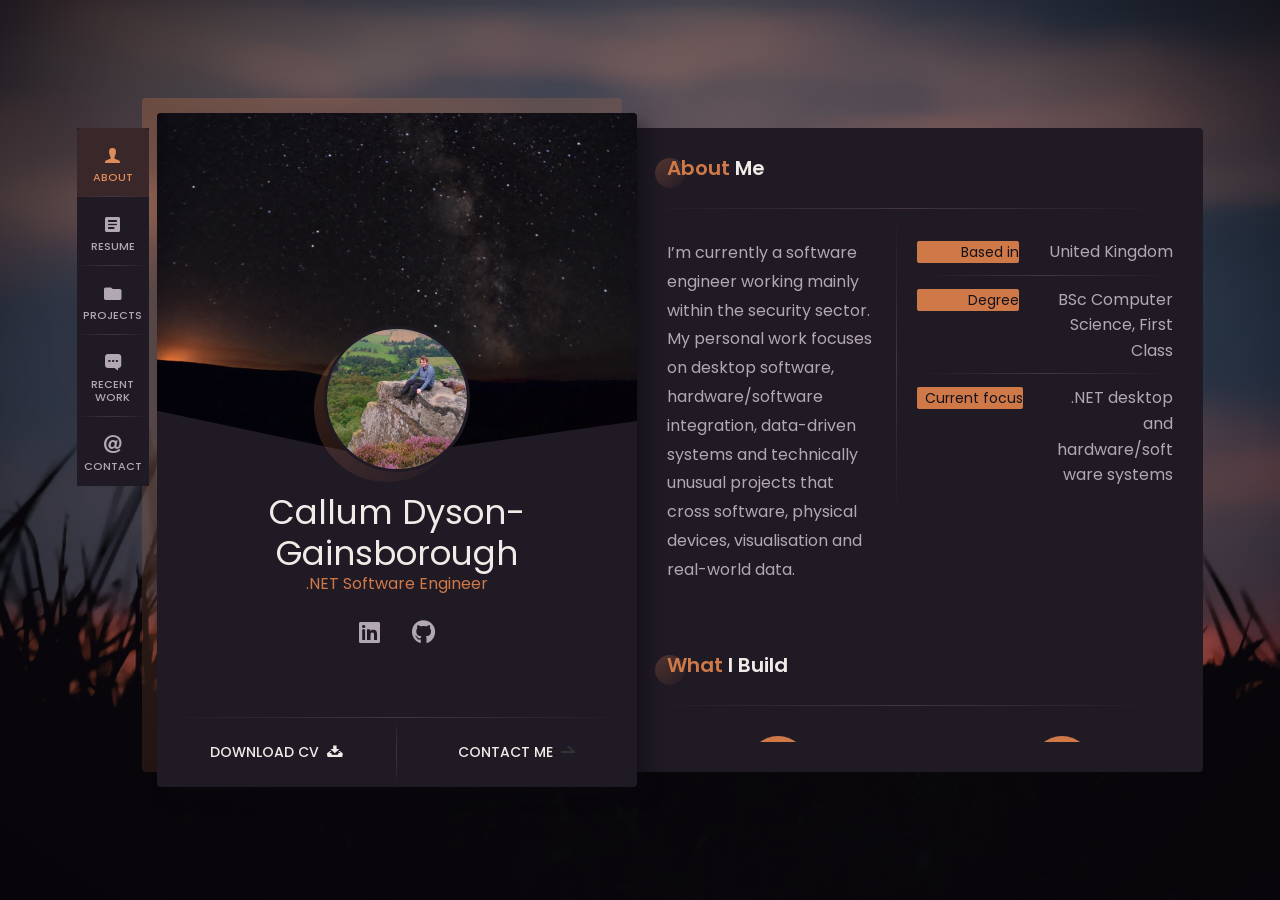
==== index.html @ 51755014 "Update" ====
<!DOCTYPE html>
<html lang="en">
<head>
	<meta charset="UTF-8" />
	<meta http-equiv="X-UA-Compatible" content="IE=edge" />
	<title>Callum Dyson-Gainsborough | Software Developer</title>
	<meta name="viewport" content="width=device-width, initial-scale=1" />
	<meta name="description" content="Portfolio of Callum Dyson-Gainsborough, a UK software developer working across .NET desktop software, hardware integration and data-driven systems." />
	<meta name="keywords" content="Callum Dyson-Gainsborough, software developer, C#, .NET, Python, Avalonia, Raspberry Pi, portfolio, UK" />
	<meta name="author" content="Callum Dyson-Gainsborough" />
	<link rel="preload" href="images/background-sunset.webp" as="image" type="image/webp" />

	<link href="https://fonts.googleapis.com/css?family=Poppins:100,100i,200,200i,300,300i,400,400i,500,500i,600,600i,700,700i,800,800i,900,900i" rel="stylesheet" />
	<link rel="stylesheet" href="https://use.fontawesome.com/releases/v5.8.0/css/all.css" />
	<link rel="stylesheet" href="css/basic.css" />
	<link rel="stylesheet" href="css/layout.css" />
	<link rel="stylesheet" href="css/blogs.css" />
	<link rel="stylesheet" href="css/ionicons.css" />
	<link rel="stylesheet" href="css/magnific-popup.css" />
	<link rel="stylesheet" href="css/animate.css" />
	<link rel="stylesheet" href="css/owl.carousel.css" />
	<link rel="stylesheet" href="css/new-skin/new-skin.css" />
	<link rel="stylesheet" href="css/template-colors/midnight-plum.css" />
	<link rel="stylesheet" href="css/portfolio.css" />
	<link rel="shortcut icon" href="images/favicons/favicon.ico" />
</head>

<body>
	<a class="skip-link" href="#about-card">Skip to main content</a>
	<div class="page new-skin">
		<div class="preloader" aria-hidden="true">
			<div class="centrize full-width">
				<div class="vertical-center">
					<div class="spinner">
						<div class="double-bounce1"></div>
						<div class="double-bounce2"></div>
					</div>
				</div>
			</div>
		</div>

		<div class="background" style="background-image: url(images/background-sunset.webp);" aria-hidden="true"></div>

		<main class="container opened" data-animation-in="fadeInLeft" data-animation-out="fadeOutLeft">
			<header class="header">
				<nav class="top-menu" aria-label="Portfolio sections">
					<ul>
						<li class="active">
							<a href="#about-card" aria-current="page"><span class="icon ion-person" aria-hidden="true"></span><span class="link">About</span></a>
						</li>
						<li>
							<a href="#resume-card"><span class="icon ion-android-list" aria-hidden="true"></span><span class="link">Resume</span></a>
						</li>
						<li>
							<a href="#works-card"><span class="icon ion-android-folder" aria-hidden="true"></span><span class="link">Projects</span></a>
						</li>
						<li>
							<a href="#recent-work-card" aria-label="Recent Work"><span class="icon ion-chatbox-working" aria-hidden="true"></span><span class="link">Recent Work</span></a>
						</li>
						<li>
							<a href="#contacts-card"><span class="icon ion-at" aria-hidden="true"></span><span class="link">Contact</span></a>
						</li>
					</ul>
				</nav>
			</header>

			<section class="card-started" id="home-card" aria-label="Introduction">
				<div class="profile">
					<div class="slide" style="background-image: url(images/profile-night-sky.webp);" aria-hidden="true"></div>
					<div class="image">
						<img src="images/profile.png?v=20260814" alt="Portrait of Callum Dyson-Gainsborough" />
					</div>
					<h1 class="title">Callum Dyson-Gainsborough</h1>
					<div class="subtitle">.NET Software Engineer</div>
					<div class="social" aria-label="Social profiles">
						<a target="_blank" rel="noopener noreferrer" href="https://www.linkedin.com/in/callum-d-03168515b/" aria-label="Callum on LinkedIn"><span class="fab fa-linkedin" aria-hidden="true"></span></a>
						<a target="_blank" rel="noopener noreferrer" href="https://github.com/CallyyllaC/" aria-label="Callum on GitHub"><span class="fab fa-github" aria-hidden="true"></span></a>
					</div>
					<div class="lnks">
						<a href="files/CV_Callum%20Dyson-Gainsborough.pdf" download class="lnk" aria-label="Download Callum Dyson-Gainsborough's CV as a PDF">
							<span class="text">Download CV</span><span class="ion ion-archive" aria-hidden="true"></span>
						</a>
						<a href="#contacts-card" class="lnk discover"><span class="text">Contact Me</span><span class="arrow" aria-hidden="true"></span></a>
					</div>
				</div>
			</section>

			<section class="card-inner animated active" id="about-card" tabindex="-1">
				<div class="card-wrap">
					<div class="content about">
						<h2 class="title">About Me</h2>
						<div class="row">
							<div class="col col-d-7 col-t-7 col-m-12 border-line-v">
								<div class="text-box">
									<p>I’m currently a software engineer working mainly within the security sector. My personal work focuses on desktop software, hardware/software integration, data-driven systems and technically unusual projects that cross software, physical devices, visualisation and real-world data.</p>
								</div>
							</div>
							<div class="col col-d-5 col-t-5 col-m-12 border-line-v">
								<div class="info-list">
									<ul>
										<li><strong>Based in</strong> United Kingdom</li>
										<li><strong>Degree</strong> BSc Computer Science, First Class</li>
										<li><strong>Current focus</strong> .NET desktop and hardware/software systems</li>
									</ul>
								</div>
							</div>
							<div class="clear"></div>
						</div>
					</div>

					<div class="content services">
						<h2 class="title">What I Build</h2>
						<div class="row service-items border-line-v">
							<div class="col col-d-6 col-t-6 col-m-12 border-line-h">
								<div class="service-item"><div class="icon"><span class="ion ion-monitor" aria-hidden="true"></span></div><h3 class="name">Desktop software</h3><p>Maintainable applications and modular runtimes built around C#, .NET and clear system boundaries.</p></div>
							</div>
							<div class="col col-d-6 col-t-6 col-m-12 border-line-h">
								<div class="service-item"><div class="icon"><span class="ion ion-settings" aria-hidden="true"></span></div><h3 class="name">Hardware systems</h3><p>Software that works with Raspberry Pi, displays, lighting, physical controls, telemetry and device interfaces.</p></div>
							</div>
							<div class="col col-d-6 col-t-6 col-m-12">
								<div class="service-item"><div class="icon"><span class="ion ion-map" aria-hidden="true"></span></div><h3 class="name">Data-driven tools</h3><p>Mapping, environmental data, caching, processing and visualisation designed around useful decisions.</p></div>
							</div>
							<div class="col col-d-6 col-t-6 col-m-12">
								<div class="service-item"><div class="icon"><span class="ion ion-erlenmeyer-flask" aria-hidden="true"></span></div><h3 class="name">Technical experiments</h3><p>Unusual engineering projects spanning astronomy, media, robotics, vehicles and ambient interfaces.</p></div>
							</div>
							<div class="clear"></div>
						</div>
					</div>
				</div>
			</section>

			<section class="card-inner" id="resume-card" tabindex="-1">
				<div class="card-wrap">
					<div class="content resume">
						<h2 class="title">Resume &amp; Skills</h2>
						<div class="row">
							<div class="col col-d-6 col-t-6 col-m-12 border-line-v">
								<div class="resume-title border-line-h"><div class="icon"><i class="ion ion-university" aria-hidden="true"></i></div><h3 class="name">Education</h3></div>
								<div class="resume-items">
									<div class="resume-item border-line-h active"><div class="date">2017–2020</div><div class="name">BSc Computer Science, First Class</div><div class="company">University of Lincoln</div><p>A broad computer science foundation, with later work in robotics, machine learning, parallel programming and a telemanipulation dissertation.</p></div>
								</div>
							</div>
							<div class="col col-d-6 col-t-6 col-m-12 border-line-v">
								<div class="resume-title border-line-h"><div class="icon"><i class="ion ion-code-working" aria-hidden="true"></i></div><h3 class="name">Engineering focus</h3></div>
								<div class="resume-items">
									<div class="resume-item border-line-h active"><div class="date">CURRENT FOCUS</div><div class="name">Software and systems projects</div><p>Recent personal projects centre on .NET desktop applications, modular integrations, Raspberry Pi systems, hardware output and data-heavy planning tools.</p></div>
								</div>
							</div>
							<div class="clear"></div>
						</div>
					</div>

					<div class="content skills skills-current">
						<h2 class="title">Technical Skills</h2>
						<div class="skills-groups">
							<section class="skill-group"><h3><span class="ion ion-star" aria-hidden="true"></span> Primary</h3><ul><li>C#</li><li>.NET</li><li>Python</li><li>SVN</li><li>Linux</li><li>Windows</li></ul></section>
							<section class="skill-group"><h3><span class="ion ion-monitor" aria-hidden="true"></span> Desktop / UI</h3><ul><li>Avalonia</li><li>Desktop application architecture</li><li>plugin-based modular systems</li></ul></section>
							<section class="skill-group"><h3><span class="ion ion-settings" aria-hidden="true"></span> Systems / Hardware</h3><ul><li>Raspberry Pi</li><li>Hardware integration</li><li>Telemetry</li><li>GPIO and device integration</li></ul></section>
							<section class="skill-group"><h3><span class="ion ion-code" aria-hidden="true"></span> Supporting</h3><ul><li>JavaScript</li><li>HTML / CSS</li><li>SQL</li><li>APIs</li><li>Data processing</li><li>C++</li></ul></section>
						</div>
						<p class="resume-note">The downloadable CV contains the fuller work and education history; this page focuses on skills demonstrated by the projects below.</p>
					</div>
				</div>
			</section>

			<section class="card-inner" id="works-card" tabindex="-1">
				<div class="card-wrap">
					<div class="content works">
						<h2 class="title">Projects</h2>
						<p class="project-intro">Current engineering work comes first. Selected earlier projects remain visible for context, with coursework and smaller utilities kept in the archive.</p>
						<div class="filter-menu project-filter-menu" role="group" aria-label="Filter projects">
							<button class="project-filter active" type="button" data-project-filter="all" aria-pressed="true">All</button>
							<button class="project-filter" type="button" data-project-filter="featured" aria-pressed="false">Featured</button>
							<button class="project-filter" type="button" data-project-filter="selected" aria-pressed="false">Earlier</button>
							<button class="project-filter" type="button" data-project-filter="archive" aria-pressed="false">Archive</button>
						</div>
						<p class="sr-only" id="project-filter-status" aria-live="polite"></p>

						<section class="project-section" data-project-section="featured" aria-labelledby="featured-heading">
							<div class="project-section-heading"><h3 id="featured-heading">Featured / Current Work</h3><p>Substantial projects under active development or representing recent completed work.</p></div>
							<div class="project-grid project-grid--featured" id="featured-projects"></div>
						</section>

						<section class="project-section" data-project-section="selected" aria-labelledby="selected-heading">
							<div class="project-section-heading"><h3 id="selected-heading">Selected Earlier Work</h3><p>Older work that still demonstrates useful technical depth or project history.</p></div>
							<div class="project-grid project-grid--selected" id="selected-projects"></div>
						</section>

						<section class="project-section project-section--archive" data-project-section="archive" aria-labelledby="archive-heading">
							<div class="project-section-heading"><h3 id="archive-heading">Archive / Early Work</h3><p>Smaller utilities, group projects and university coursework, retained as project history.</p></div>
							<a class="archive-link" href="https://github.com/CallyyllaC?tab=repositories" target="_blank" rel="noopener noreferrer" aria-label="Browse Callum Dyson-Gainsborough's early work on GitHub">
								<span>Browse the early-work archive</span><span class="fab fa-github" aria-hidden="true"></span>
							</a>
						</section>
					</div>
				</div>
			</section>

			<section class="card-inner blog" id="recent-work-card" tabindex="-1" aria-labelledby="recent-work-heading">
				<span class="section-anchor-alias" id="updates" aria-hidden="true"></span>
				<span class="section-anchor-alias" id="blog-card" aria-hidden="true"></span>
				<div class="card-wrap">
					<div class="content recent-work">
						<h2 class="title" id="recent-work-heading">Recent Work</h2>
						<p class="timeline-intro">Curated monthly development snapshots, compacted into broader summaries as the timeline matures.</p>
						<ol class="recent-work-timeline" id="recent-work-timeline" aria-label="Recent development highlights"></ol>
					</div>
				</div>
			</section>

			<section class="card-inner contacts" id="contacts-card" tabindex="-1">
				<div class="card-wrap">
					<div class="content contacts">
						<h2 class="title">Get in Touch</h2>
						<div class="row">
							<div class="col col-d-12 col-t-12 col-m-12 border-line-v">
								<div class="info-list contact-list">
									<ul>
										<li><strong>Location</strong> Lincolnshire, UK</li>
										<li><strong>LinkedIn</strong> <a href="https://www.linkedin.com/in/callum-d-03168515b/">Message me on LinkedIn</a></li>
										<li><strong>GitHub</strong> <a href="https://github.com/CallyyllaC/">github.com/CallyyllaC</a></li>
									</ul>
								</div>
							</div>
							<div class="clear"></div>
						</div>
					</div>
				</div>
			</section>
		</main>
	</div>

	<script src="js/jquery.min.js"></script>
	<script src="js/jquery.validate.js"></script>
	<script src="js/jquery.magnific-popup.js"></script>
	<script src="js/imagesloaded.pkgd.js"></script>
	<script src="js/isotope.pkgd.js"></script>
	<script src="js/jquery.slimscroll.js"></script>
	<script src="js/owl.carousel.js"></script>
	<script src="js/project-data.js"></script>
	<script src="js/portfolio.js"></script>
	<script src="js/recent-work-data.js"></script>
	<script src="js/recent-work.js"></script>
	<script src="js/section-navigation.js"></script>
	<script src="js/scripts.js"></script>
</body>
</html>
---- css/basic.css ----
/**
*	Ryan - Resume/CV/vCard Template (HTML)
*	Version: 2.0
*	Author: beshleyua
*	Author URL: http://themeforest.net/user/beshleyua
*	Copyright © Cvio by beshleyua. All Rights Reserved.
**/

/* TABLE OF CONTENTS
	1. Base
	2. Container
	3. Columns
	4. Preloader
	5. Typography
	6. Forms
	7. Alignments
	8. Animations
*/

/*
	1. Basic
*/

html {
	margin-right: 0!important;
}

body {
	margin: 0;
	padding: 0;
	border: none;
	font-family: 'Poppins';
	font-size: 14px;
	color: #626262;
	background: #d8dbe2;
	letter-spacing: 0em;
	font-weight: 400;
	-webkit-font-smoothing: antialiased;
	-webkit-text-size-adjust: 100%;
}

.page {
	position: absolute;
	overflow: hidden;
	width: 100%;
	height: 100%;
}

@media (max-width: 1023px) {
	.page {
		overflow: visible;
	}

}

* {
	box-sizing: border-box;
	-webkit-box-sizing: border-box;
}

/*
	2. Container
*/
.container {
	margin: -300px 0 0 -240px;
	position: absolute;
	top: 50%;
	left: 50%;
	width: 480px;
	height: 600px;
	transform: translateX(0px);
	-webkit-transform: translateX(0px);
	-moz-transform: translateX(0px);
	-o-transform: translateX(0px);
	transition: all 0.4s ease 0s;
	-moz-transition: all 0.4s ease 0s;
	-webkit-transition: all 0.4s ease 0s;
	-o-transition: all 0.4s ease 0s;
}

.container.opened {
	transform: translateX(-240px);
	-webkit-transform: translateX(-240px);
	-moz-transform: translateX(-240px);
	-o-transform: translateX(-240px);
}

@media (max-width: 1072px) {
	.container {
		margin: -300px 0 0 -220px;
		width: 440px;
	}

	.container.opened {
		transform: translateX(-204px);
		-webkit-transform: translateX(-204px);
		-moz-transform: translateX(-204px);
		-o-transform: translateX(-204px);
	}

}

@media (max-width: 1023px) {
	.container {
		margin: 0 auto;
		position: relative;
		top: 83px;
		left: 0;
		width: auto;
		max-width: 540px;
		height: auto;
		transform: none;
		-webkit-transform: none;
		-moz-transform: none;
		-o-transform: none;
	}

	.container.opened {
		transform: none;
		-webkit-transform: none;
		-moz-transform: none;
		-o-transform: none;
	}

}

@media (max-width: 560px) {
	.container {
		margin: 0 5px;
		top: 78px;
		width: auto;
		max-width: 100%;
	}

}

.background {
	position: fixed;
	top: 0%;
	left: 0%;
	width: 100%;
	height: 100%;
	background-position: center center;
	background-repeat: no-repeat;
	background-size: cover;
	background-color: rgba(120, 204, 109, 0.4);
}


/*
	3. Columns
*/
.row {
	margin: 0 -20px;
	position: relative;
	font-size: 0;
}

.row .col {
	padding: 20px;
	position: relative;
	display: inline-block;
	vertical-align: top;
	font-size: 14px;
}

.row .col .col {
	padding-top: 0;
	padding-bottom: 20px;
}

@media (min-width: 1024px) {
	.row .col.col-d-12 {
		width: 99.996%;
	}

	.row .col.col-d-11 {
		width: 91.663%;
	}

	.row .col.col-d-10 {
		width: 83.333%;
	}

	.row .col.col-d-9 {
		width: 74.997%;
	}

	.row .col.col-d-8 {
		width: 66.664%;
	}

	.row .col.col-d-7 {
		width: 58.331%;
	}

	.row .col.col-d-6 {
		width: 49.998%;
	}

	.row .col.col-d-5 {
		width: 41.665%;
	}

	.row .col.col-d-4 {
		width: 33.332%;
	}

	.row .col.col-d-3 {
		width: 24.999%;
	}

	.row .col.col-d-2 {
		width: 16.666%;
	}

	.row .col.col-d-1 {
		width: 8.333%;
	}

}

@media (max-width: 1023px) {
	.row .col.col-t-12 {
		width: 99.996%;
	}

	.row .col.col-t-11 {
		width: 91.663%;
	}

	.row .col.col-t-10 {
		width: 83.333%;
	}

	.row .col.col-t-9 {
		width: 74.997%;
	}

	.row .col.col-t-8 {
		width: 66.664%;
	}

	.row .col.col-t-7 {
		width: 58.331%;
	}

	.row .col.col-t-6 {
		width: 49.998%;
	}

	.row .col.col-t-5 {
		width: 41.665%;
	}

	.row .col.col-t-4 {
		width: 33.332%;
	}

	.row .col.col-t-3 {
		width: 24.999%;
	}

	.row .col.col-t-2 {
		width: 16.666%;
	}

	.row .col.col-t-1 {
		width: 8.333%;
	}

}

@media (max-width: 560px) {
	.row .col.col-m-12 {
		width: 99.996%;
	}

	.row .col.col-m-11 {
		width: 91.663%;
	}

	.row .col.col-m-10 {
		width: 83.333%;
	}

	.row .col.col-m-9 {
		width: 74.997%;
	}

	.row .col.col-m-8 {
		width: 66.664%;
	}

	.row .col.col-m-7 {
		width: 58.331%;
	}

	.row .col.col-m-6 {
		width: 49.998%;
	}

	.row .col.col-m-5 {
		width: 41.665%;
	}

	.row .col.col-m-4 {
		width: 33.332%;
	}

	.row .col.col-m-3 {
		width: 24.999%;
	}

	.row .col.col-m-2 {
		width: 16.666%;
	}

	.row .col.col-m-1 {
		width: 8.333%;
	}

}

.row:after {
	content: '';
	display: block;
	clear: both;
}

.border-line-v:before {
	content: '';
	position: absolute;
	left: 0;
	top: 0;
	width: 1px;
	height: 100%;
	background: -moz-radial-gradient(top, ellipse cover, rgba(197, 202, 213, 0.7) 0%, rgba(255, 255, 255, 0) 70%);
	background: -webkit-radial-gradient(top, ellipse cover, rgba(197, 202, 213, 0.7) 0%, rgba(255, 255, 255, 0) 70%);
	background: radial-gradient(ellipse at top, rgba(197, 202, 213, 0.7) 0%, rgba(255, 255, 255, 0) 70%);
}

.border-line-h:after {
	content: '';
	position: absolute;
	left: 0;
	bottom: 0;
	width: 100%;
	height: 1px;
	background: -moz-radial-gradient(left, ellipse cover, rgba(197, 202, 213, 0.7) 0%, rgba(255, 255, 255, 0) 70%);
	background: -webkit-radial-gradient(left, ellipse cover, rgba(197, 202, 213, 0.7) 0%, rgba(255, 255, 255, 0) 70%);
	background: radial-gradient(ellipse at left, rgba(197, 202, 213, 0.7) 0%, rgba(255, 255, 255, 0) 70%);
}

/*
	4. Preloader
*/
.preloader {
	position: fixed;
	top: 0;
	left: 0;
	width: 100%;
	height: 100%;
	text-align: center;
	background: #ffffff;
	z-index: 1000;
}

.preloader .spinner {
	position: relative;
	display: inline-block;
	width: 40px;
	height: 40px;
}

.preloader .spinner .double-bounce1,
.preloader .spinner .double-bounce2 {
	position: absolute;
	top: 0;
	left: 0;
	width: 100%;
	height: 100%;
	background: #78cc6d;
	opacity: 1;
	-webkit-animation: sk-bounce 2s infinite ease-in-out;
	animation: sk-bounce 2s infinite ease-in-out;
	border-radius: 50%;
	-moz-border-radius: 50%;
	-webkit-border-radius: 50%;
	-khtml-border-radius: 50%;
}

.preloader .spinner .double-bounce2 {
	-webkit-animation-delay: -1s;
	animation-delay: -1s;
	opacity: 0.1;
}

/*
	5. Typography
*/
h1,
h2,
h3,
h4,
h5,
h6 {
	margin: 0 0 5px 0;
	font-family: 'Poppins';
	font-size: 25px;
	color: #171717;
	line-height: 33px;
	font-weight: 500;
}

h2 {
	font-size: 24px;
}

h3 {
	font-size: 22px;
}

h4 {
	font-size: 20px;
}

h5 {
	font-size: 18px;
}

h6 {
	font-size: 16px;
}

p {
	font-size: 14px;
	line-height: 1.6;
	padding: 0;
	margin: 0 0 20px 0;
}

strong {
	font-weight: 500;
}

/* links, buttons */
.lnks {
	position: absolute;
	bottom: 0;
	left: 0;
	width: 100%;
	height: 70px;
	z-index: 10;
}

.lnks:before {
	content: '';
	position: absolute;
	left: 0;
	top: 0;
	width: 100%;
	height: 1px;
	background: -moz-radial-gradient(left, ellipse cover, rgba(197, 202, 213, 0.7) 0%, rgba(255, 255, 255, 0) 70%);
	background: -webkit-radial-gradient(left, ellipse cover, rgba(197, 202, 213, 0.7) 0%, rgba(255, 255, 255, 0) 70%);
	background: radial-gradient(ellipse at left, rgba(197, 202, 213, 0.7) 0%, rgba(255, 255, 255, 0) 70%);
}

.lnk,
.button {
	position: relative;
	float: left;
	width: 50%;
	height: 70px;
	line-height: 70px;
	font-size: 12px;
	color: #171717;
	font-weight: 500;
	text-align: center;
	text-decoration: none;
	text-transform: uppercase;
	border: none;
}

.lnk:before,
.button:before {
	content: '';
	position: absolute;
	right: 0;
	top: 0;
	width: 1px;
	height: 100%;
	background: -moz-radial-gradient(top, ellipse cover, rgba(197, 202, 213, 0.7) 0%, rgba(255, 255, 255, 0) 70%);
	background: -webkit-radial-gradient(top, ellipse cover, rgba(197, 202, 213, 0.7) 0%, rgba(255, 255, 255, 0) 70%);
	background: radial-gradient(ellipse at top, rgba(197, 202, 213, 0.7) 0%, rgba(255, 255, 255, 0) 70%);
}

.lnk .ion,
.button .ion,
.lnk .arrow,
.button .arrow {
	margin: 0 0 0 8px;
	position: relative;
	top: -2px;
	display: inline-block;
	vertical-align: middle;
	font-size: 18px;
	transition: all 0.3s ease 0s;
	-moz-transition: all 0.3s ease 0s;
	-webkit-transition: all 0.3s ease 0s;
	-o-transition: all 0.3s ease 0s;
}

.lnk .arrow,
.button .arrow {
	top: -1px;
	width: 14px;
	height: 2px;
}

.lnk .arrow:before,
.button .arrow:before,
.lnk .arrow:after,
.button .arrow:after {
	content: '';
	position: absolute;
	left: 0;
	top: 0;
	width: 100%;
	height: 100%;
	background: #171717;
	transition: all 0.3s ease 0s;
	-moz-transition: all 0.3s ease 0s;
	-webkit-transition: all 0.3s ease 0s;
	-o-transition: all 0.3s ease 0s;
}

.lnk .arrow:after,
.button .arrow:after {
	left: auto;
	top: auto;
	right: 0;
	bottom: 3px;
	width: 8px;
	height: 2px;
	transform: rotate(45deg);
	-webkit-transform: rotate(45deg);
	-moz-transform: rotate(45deg);
	-o-transform: rotate(45deg);
}

.lnk .text,
.button .text {
	transition: all 0.3s ease 0s;
	-moz-transition: all 0.3s ease 0s;
	-webkit-transition: all 0.3s ease 0s;
	-o-transition: all 0.3s ease 0s;
}

.lnk:last-child:before,
.button:last-child:before {
	display: none;
}

.lnk:hover,
.button:hover {
	color: #78cc6d;
}

.lnk:hover .ion,
.button:hover .ion {
	color: #78cc6d;
}

.lnk:hover .arrow:before,
.button:hover .arrow:before,
.lnk:hover .arrow:after,
.button:hover .arrow:after {
	background: #78cc6d;
}

.button {
	display: inline-block;
	float: none;
	width: auto;
}

a {
	color: #626262;
	text-decoration: none;
	opacity: 1;
	outline: none;
}

a:hover {
	text-decoration: none;
	color: #78cc6d;
}

/* lists */
ol,
ul {
	list-style: none;
	margin-top: 0px;
	margin-bottom: 0px;
	padding-left: 0px;
}

ul ul,
ul ol,
ol ol,
ol ul {
	margin-bottom: 0px;
}

li {
	margin-bottom: 0px;
}

/* code */
code {
	background: #d8dbe2;
	font-size: 16px;
	font-family: 'Poppins';
	margin: 20px 0;
	padding: 10px 20px;
}

/* tables */
table {
	width: 100%;
	margin: 30px 0;
	padding: 0;
	border-collapse: collapse;
}

th {
	font-weight: 500;
	border: none;
	border-bottom: 1px solid #d8dbe2;
	color: #171717;
	padding: 12px 15px;
	text-align: left;
}

td {
	border: none;
	border-bottom: 1px solid #d8dbe2;
	padding: 12px 15px;
	text-align: left;
	color: #626262;
}

/* blockquote */
blockquote {
	font-family: 'Poppins';
}

/*
	6. Forms
*/
input,
textarea,
button {
	margin: 0;
	padding: 0;
	display: block;
	font-family: 'Poppins';
	font-size: 13px;
	width: 100%;
	height: 60px;
	color: #171717;
	background: none;
	border: none;
	border-bottom: 1px solid #d8dbe2;
	-webkit-appearance: none;
	-moz-appearance: none;
	appearance: none;
	resize: none;
	outline: 0;
	transition: all 0.3s ease 0s;
	-moz-transition: all 0.3s ease 0s;
	-webkit-transition: all 0.3s ease 0s;
	-o-transition: all 0.3s ease 0s;
	border-radius: 0px;
	-moz-border-radius: 0px;
	-webkit-border-radius: 0px;
	-khtml-border-radius: 0px;
}

input:focus,
textarea:focus,
button:focus {
	color: #171717;
	border-bottom: 1px solid #78cc6d;
}

textarea {
	padding: 15px 0;
	height: 80px;
}

button {
	width: auto;
	display: inline-block;
	vertical-align: top;
	color: #171717;
	border-bottom: 1px solid #d8dbe2;
	text-align: left;
	cursor: pointer;
}

button:hover {
	border-bottom: 1px solid #78cc6d;
}

label,
legend {
	display: block;
	padding-bottom: 10px;
	font-family: 'Poppins';
	font-size: 14px;
}

fieldset {
	border-width: 0;
	padding: 0;
}

input[type="checkbox"],
input[type="radio"] {
	display: inline;
}

::-webkit-input-placeholder {
	color: #999999;
}

:-moz-placeholder {
	color: #999999;
}

::-moz-placeholder {
	color: #999999;
}

:-ms-input-placeholder {
	color: #999999;
}

input:focus::-webkit-input-placeholder,
textarea:focus::-webkit-input-placeholder {
	color: #171717;
}

input:focus:-moz-placeholder,
textarea:focus:-moz-placeholder {
	color: #171717;
}

input:focus::-moz-placeholder,
textarea:focus::-moz-placeholder {
	color: #171717;
}

input:focus:-ms-input-placeholder,
textarea:focus:-ms-input-placeholder {
	color: #171717;
}

input.error,
textarea.error {
	border-bottom: 1px solid #ff0000 !important;
}

label.error {
	display: none!important;
}

input.error::-moz-placeholder,
textarea.error::-moz-placeholder {
	color: #ff0000;
}

input.error:-moz-placeholder,
textarea.error:-moz-placeholder {
	color: #ff0000;
}

input.error:-ms-input-placeholder,
textarea.error:-ms-input-placeholder {
	color: #ff0000;
}

input.error::-webkit-input-placeholder,
textarea.error::-webkit-input-placeholder {
	color: #ff0000;
}

/*
	7. Alignments
*/
.align-center {
	text-align: center !important;
}

.align-right {
	text-align: right !important;
}

.align-left {
	text-align: left !important;
}

.pull-right {
	float: right !important;
}

.pull-left {
	float: left !important;
}

.pull-none {
	float: none !important;
}

/* width */
.full-width {
	max-width: 100% !important;
	width: 100% !important;
}

.full-max-width {
	max-width: 100% !important;
	width: auto !important;
}

/* vertical align */
.centrize {
	display: table !important;
	table-layout: fixed !important;
	height: 100% !important;
	position: relative !important;
}

.vertical-center {
	display: table-cell !important;
	vertical-align: middle !important;
}

.vertical-top {
	display: table-cell !important;
	vertical-align: top !important;
}

.vertical-bottom {
	display: table-cell !important;
	vertical-align: bottom !important;
}

/* text formating */
.text-uppercase {
	text-transform: uppercase !important;
}

.text-lowercase {
	text-transform: lowercase !important;
}

.text-capitalize {
	text-transform: capitalize !important;
}

.text-regular {
	font-weight: 400 !important;
}

.text-bold {
	font-weight: 700 !important;
}

.text-italic {
	font-style: italic !important;
}

/* clearing */
.clear {
	clear: both;
}

/*
	8. Animations
*/
/* flip cards */
.FlipIn {
	-webkit-backface-visibility: visible !important;
	backface-visibility: visible !important;
	-webkit-animation-duration: 0.7s !important;
	animation-duration: 0.7s !important;
	-webkit-animation-name: FlipIn;
	animation-name: FlipIn;
}

@-webkit-keyframes FlipIn {
	from {
		-webkit-transform: perspective(400px) rotate3d(0, 1, 0, 90deg);
		transform: perspective(400px) rotate3d(0, 1, 0, 90deg);
		-webkit-animation-timing-function: ease-in;
		animation-timing-function: ease-in;
		opacity: 0;
	}

	60% {
		-webkit-transform: perspective(400px) rotate3d(0, 1, 0, 0deg);
		transform: perspective(400px) rotate3d(0, 1, 0, 0deg);
		opacity: 1;
	}

	80% {
		-webkit-transform: perspective(400px) rotate3d(0, 1, 0, -5deg);
		transform: perspective(400px) rotate3d(0, 1, 0, -5deg);
	}

	to {
		-webkit-transform: perspective(400px);
		transform: perspective(400px);
	}

}

@keyframes FlipIn {
	from {
		-webkit-transform: perspective(400px) rotate3d(0, 1, 0, 90deg);
		transform: perspective(400px) rotate3d(0, 1, 0, 90deg);
		-webkit-animation-timing-function: ease-in;
		animation-timing-function: ease-in;
		opacity: 0;
	}

	60% {
		-webkit-transform: perspective(400px) rotate3d(0, 1, 0, 0deg);
		transform: perspective(400px) rotate3d(0, 1, 0, 0deg);
		opacity: 1;
	}

	80% {
		-webkit-transform: perspective(400px) rotate3d(0, 1, 0, -5deg);
		transform: perspective(400px) rotate3d(0, 1, 0, -5deg);
	}

	to {
		-webkit-transform: perspective(400px);
		transform: perspective(400px);
	}

}

.FlipOut {
	-webkit-animation-duration: 0.7s !important;
	animation-duration: 0.7s !important;
	-webkit-backface-visibility: visible !important;
	backface-visibility: visible !important;
	-webkit-animation-name: FlipOut;
	animation-name: FlipOut;
}

@-webkit-keyframes FlipOut {
	from {
		-webkit-transform: perspective(400px);
		transform: perspective(400px);
	}

	30% {
		-webkit-transform: perspective(400px) rotate3d(0, 1, 0, -5deg);
		transform: perspective(400px) rotate3d(0, 1, 0, -5deg);
		opacity: 1;
	}

	to {
		-webkit-transform: perspective(400px) rotate3d(0, 1, 0, 90deg);
		transform: perspective(400px) rotate3d(0, 1, 0, 90deg);
		opacity: 0;
	}

}

@keyframes FlipOut {
	from {
		-webkit-transform: perspective(400px);
		transform: perspective(400px);
	}

	30% {
		-webkit-transform: perspective(400px) rotate3d(0, 1, 0, -5deg);
		transform: perspective(400px) rotate3d(0, 1, 0, -5deg);
		opacity: 1;
	}

	to {
		-webkit-transform: perspective(400px) rotate3d(0, 1, 0, 90deg);
		transform: perspective(400px) rotate3d(0, 1, 0, 90deg);
		opacity: 0;
	}

}

/* preloader */
@-webkit-keyframes sk-bounce {
	0%,
	100% {
		-webkit-transform: scale(0);
	}

	50% {
		-webkit-transform: scale(1);
	}

}

@keyframes sk-bounce {
	0%,
	100% {
		transform: scale(0);
		-webkit-transform: scale(0);
	}

	50% {
		transform: scale(1);
		-webkit-transform: scale(1);
	}

}
---- css/layout.css ----
/**
*	Ryan - Resume/CV/vCard Template (HTML)
*	Version: 2.0
*	Author: beshleyua
*	Author URL: http://themeforest.net/user/beshleyua
*	Copyright © Cvio by beshleyua. All Rights Reserved.
**/

/* TABLE OF CONTENTS
	1. Base
	2. Container
	3. Columns
	4. Preloader
	5. Typography
	6. Forms
	7. Alignments
	8. Animations
*/

/*
	1. Header
*/

.header {
	position: absolute;
	left: -80px;
	top: 15px;
	width: 72px;
	z-index: 100;
	text-align: center;
	opacity: 1;
	visibility: visible;
	border-radius: 4px;
	-moz-border-radius: 4px;
	-webkit-border-radius: 4px;
	-khtml-border-radius: 4px;
}

.header.active {
	opacity: 1!important;
	visibility: visible!important;
}

.header .top-menu {
	width: 100%;
	font-size: 0;
}

.header .top-menu ul li {
	display: block;
	transition: color 0.3s ease 0s;
	-moz-transition: color 0.3s ease 0s;
	-webkit-transition: color 0.3s ease 0s;
	-o-transition: color 0.3s ease 0s;
}

.header .top-menu ul li:first-child a {
	border-radius: 4px 4px 0 0;
	-moz-border-radius: 4px 4px 0 0;
	-webkit-border-radius: 4px 4px 0 0;
	-khtml-border-radius: 4px 4px 0 0;
}

.header .top-menu ul li:last-child a {
	border-radius: 0 0 4px 4px;
	-moz-border-radius: 0 0 4px 4px;
	-webkit-border-radius: 0 0 4px 4px;
	-khtml-border-radius: 0 0 4px 4px;
	border: none;
}

.header .top-menu ul li:last-child a:before {
	display: none;
}

.header .top-menu ul li a {
	position: relative;
	overflow: hidden;
	display: block;
	height: 72px;
	color: #171717;
	text-align: center;
	background: #ffffff;
}

.header .top-menu ul li a:before {
	content: '';
	position: absolute;
	left: 0;
	bottom: 0;
	width: 100%;
	height: 1px;
	background: -moz-radial-gradient(right, ellipse cover, rgba(197, 202, 213, 0.7) 0%, rgba(255, 255, 255, 0) 70%);
	background: -webkit-radial-gradient(right, ellipse cover, rgba(197, 202, 213, 0.7) 0%, rgba(255, 255, 255, 0) 70%);
	background: radial-gradient(ellipse at right, rgba(197, 202, 213, 0.7) 0%, rgba(255, 255, 255, 0) 70%);
}

.header .top-menu ul li a .icon {
	margin: -27px 0 0 -20px;
	position: absolute;
	top: 50%;
	left: 50%;
	width: 40px;
	height: 40px;
	font-size: 20px;
	color: #171717;
	line-height: 40px;
	border-radius: 30px;
	-moz-border-radius: 30px;
	-webkit-border-radius: 30px;
	-khtml-border-radius: 30px;
	transition: all 0.3s ease 0s;
	-moz-transition: all 0.3s ease 0s;
	-webkit-transition: all 0.3s ease 0s;
	-o-transition: all 0.3s ease 0s;
}

.header .top-menu ul li a .link {
	position: absolute;
	left: 0;
	top: 57%;
	width: 100%;
	display: block;
	font-size: 11px;
	font-weight: 500;
	text-transform: uppercase;
	transition: all 0.3s ease 0s;
	-moz-transition: all 0.3s ease 0s;
	-webkit-transition: all 0.3s ease 0s;
	-o-transition: all 0.3s ease 0s;
}

.header .top-menu ul li:hover a,
.header .top-menu ul li.active a {
	color: #78cc6d;
}

.header .top-menu ul li:hover a .icon,
.header .top-menu ul li.active a .icon,
.header .top-menu ul li:hover a .link,
.header .top-menu ul li.active a .link {
	color: #78cc6d;
}

@media (max-width: 1023px) {
	.header {
		position: fixed;
		left: 0;
		top: -4px;
		width: 100%;
		height: 72px;
		display: flex;
		align-items: center;
		justify-content: center;
	}

	.header .top-menu {
		margin: 0 auto;
		max-width: 540px;
		display: flex;
		box-shadow: 0 0 25px rgba(0, 0, 0, 0.05);
	}

	.header .top-menu ul {
		display: flex;
		width: 100%;
	}

	.header .top-menu ul li {
		display: block;
		width: 100%;
	}

	.header .top-menu ul li:first-child a {
		border-radius: 4px 0 0 4px;
		-moz-border-radius: 4px 0 0 4px;
		-webkit-border-radius: 4px 0 0 4px;
		-khtml-border-radius: 4px 0 0 4px;
	}

	.header .top-menu ul li:last-child a {
		border-radius: 0 4px 4px 0;
		-moz-border-radius: 0 4px 4px 0;
		-webkit-border-radius: 0 4px 4px 0;
		-khtml-border-radius: 0 4px 4px 0;
	}

	.header .top-menu ul li a:before {
		content: '';
		position: absolute;
		left: 0;
		bottom: 0;
		width: 1px;
		height: 100%;
		background: -moz-radial-gradient(top, ellipse cover, rgba(197, 202, 213, 0.7) 0%, rgba(255, 255, 255, 0) 70%);
		background: -webkit-radial-gradient(top, ellipse cover, rgba(197, 202, 213, 0.7) 0%, rgba(255, 255, 255, 0) 70%);
		background: radial-gradient(ellipse at top, rgba(197, 202, 213, 0.7) 0%, rgba(255, 255, 255, 0) 70%);
	}

	.header .top-menu ul li:last-child a:before {
		display: block;
	}

}

@media (max-width: 560px) {
	.header {
		padding: 0 5px;
		width: 100%;
	}

	.header .top-menu {
		max-width: 100%;
	}

}

/*
	2. Card - Started
*/
.card-started {
	position: relative;
	width: 100%;
	height: 600px;
	z-index: 11;
	border-radius: 4px;
	-moz-border-radius: 4px;
	-webkit-border-radius: 4px;
	-khtml-border-radius: 4px;
}

.card-started:before {
	content: '';
	position: absolute;
	top: 0;
	left: 0;
	width: 100%;
	height: 100%;
	box-shadow: 10px 10px 15px rgba(0, 0, 0, 0.05);
	border-radius: 0 0 4px 0;
	-moz-border-radius: 0 0 4px 0;
	-webkit-border-radius: 0 0 4px 0;
	-khtml-border-radius: 0 0 4px 0;
}

.card-started:after {
	content: '';
	position: absolute;
	left: -15px;
	top: -15px;
	width: 100%;
	height: 100%;
	background: -moz-linear-gradient(-45deg, rgba(120, 204, 109, 0.4) 0%, rgba(120, 204, 109, 0.01) 100%);
	background: -webkit-linear-gradient(-45deg, rgba(120, 204, 109, 0.4) 0%, rgba(120, 204, 109, 0.01) 100%);
	background: linear-gradient(135deg, rgba(120, 204, 109, 0.4) 0%, rgba(120, 204, 109, 0.01) 100%);
	border-radius: 4px;
	-moz-border-radius: 4px;
	-webkit-border-radius: 4px;
	-khtml-border-radius: 4px;
}

.card-started .profile {
	padding: 210px 50px 50px 50px;
	position: relative;
	height: 100%;
	background: #ffffff;
	text-align: center;
	z-index: 10;
	border-radius: 4px;
	-moz-border-radius: 4px;
	-webkit-border-radius: 4px;
	-khtml-border-radius: 4px;
}

.card-started .profile.no-photo {
	padding-top: 340px;
}

.card-started .profile.no-photo .image {
	display: none;
}

.card-started .profile .slide {
	position: absolute;
	overflow: hidden;
	left: 0;
	top: 0;
	width: 100%;
	height: 300px;
	background-color: #626262;
	background-repeat: no-repeat;
	background-position: center center;
	background-size: cover;
	border-radius: 4px 4px 0 0;
	-moz-border-radius: 4px 4px 0 0;
	-webkit-border-radius: 4px 4px 0 0;
	-khtml-border-radius: 4px 4px 0 0;
}

.card-started .profile .slide:before,
.card-started .profile .slide:after {
	content: '';
	position: absolute;
	left: -25%;
	bottom: -198px;
	width: 700px;
	height: 200px;
	background: #ffffff;
	transform: rotate(12deg);
	-webkit-transform: rotate(12deg);
	-moz-transform: rotate(12deg);
	-o-transform: rotate(12deg);
}

.card-started .profile .slide:after {
	left: auto;
	right: -25%;
	transform: rotate(-6deg);
	-webkit-transform: rotate(-6deg);
	-moz-transform: rotate(-6deg);
	-o-transform: rotate(-6deg);
}

.card-started .profile .image {
	margin: 0 0 20px 0;
	position: relative;
	display: inline-block;
	width: 140px;
}

.card-started .profile .image:before {
	content: '';
	position: absolute;
	top: 10px;
	left: -10px;
	width: 100%;
	height: 100%;
	background: -moz-linear-gradient(-45deg, rgba(120, 204, 109, 0.4) 0%, rgba(120, 204, 109, 0.01) 100%);
	background: -webkit-linear-gradient(-45deg, rgba(120, 204, 109, 0.4) 0%, rgba(120, 204, 109, 0.01) 100%);
	background: linear-gradient(135deg, rgba(120, 204, 109, 0.4) 0%, rgba(120, 204, 109, 0.01) 100%);
	border-radius: 100%;
	-moz-border-radius: 100%;
	-webkit-border-radius: 100%;
	-khtml-border-radius: 100%;
}

.card-started .profile .image img {
	position: relative;
	display: block;
	width: 100%;
	height: auto;
	border: 3px solid #ffffff;
	border-radius: 100%;
	-moz-border-radius: 100%;
	-webkit-border-radius: 100%;
	-khtml-border-radius: 100%;
}

.card-started .profile .title {
	margin: 0 0 10px 0;
	font-size: 32px;
	color: #171717;
	line-height: 32px;
	font-weight: 400;
}

.card-started .profile .subtitle {
	margin: 0 0 15px 0;
	font-size: 14px;
	color: #78cc6d;
	line-height: 14px;
	font-weight: 400;
}

.card-started .profile .social a {
	margin: 0 6px;
	display: inline-block;
	vertical-align: middle;
}

.card-started .profile .social a .ion, .card-started .profile .social a .fab, .card-started .profile .social a .fas {
	font-size: 16px;
	color: #171717;
	transition: all 0.3s ease 0s;
	-moz-transition: all 0.3s ease 0s;
	-webkit-transition: all 0.3s ease 0s;
	-o-transition: all 0.3s ease 0s;
}

.card-started .profile .social a:hover .ion, .card-started .profile .social a:hover .fab, .card-started .profile .social a:hover .fas {
	color: #78cc6d;
}

.card-started .profile .lnk.active.discover .arrow {
	transform: scaleX(-1);
	-webkit-transform: scaleX(-1);
	-moz-transform: scaleX(-1);
	-o-transform: scaleX(-1);
}

@media (max-width: 560px) {
	.card-started {
		height: 480px;
	}

	.card-started:after {
		display: none;
	}

	.card-started .profile {
		padding: 135px 25px 25px 25px;
	}

	.card-started .profile.no-photo {
		padding-top: 250px;
	}

	.card-started .profile .slide {
		height: 200px;
	}

	.card-started .profile .image {
		margin: 0 0 15px 0;
		width: 124px;
	}

	.card-started .profile .title {
		font-size: 28px;
		line-height: 28px;
	}

}

/*
	3. Cards
*/
.card-inner {
	padding: 0;
	position: absolute;
	overflow: hidden;
	left: 95%;
	top: 15px;
	width: 120%;
	height: 570px;
	background: #ffffff;
	transform-origin: center left;
	opacity: 0;
	visibility: hidden;
	z-index: 8;
	border-radius: 4px;
	-moz-border-radius: 4px;
	-webkit-border-radius: 4px;
	-khtml-border-radius: 4px;
	transition: visibility 1s linear, opacity 0.5s linear;
	-moz-transition: visibility 1s linear, opacity 0.5s linear;
	-webkit-transition: visibility 1s linear, opacity 0.5s linear;
	-o-transition: visibility 1s linear, opacity 0.5s linear;
}

.card-inner.animated {
	opacity: 1;
	visibility: visible;
	z-index: 9;
}

.card-inner.active {
	opacity: 1;
	visibility: visible;
	z-index: 10;
}

.card-inner.hidden {
	opacity: 0;
	visibility: hidden;
	z-index: 9;
}

.card-inner:before,
.card-inner:after {
	content: '';
	position: absolute;
	top: 0;
	left: 0;
	right: 20px;
	height: 20px;
	background: #ffffff;
	z-index: 10;
}

.card-inner:after {
	top: auto;
	bottom: 0;
}

.card-inner .card-wrap {
	padding: 30px 30px 30px 60px;
	position: relative;
	overflow-x: hidden;
	height: 100%;
}

@media (max-width: 1072px) {
	.card-inner {
		width: 115%;
	}

}

@media (max-width: 1023px) {
	.card-inner {
		position: relative;
		margin: 15px 0;
		left: 0;
		top: 0;
		width: auto;
		height: auto;
		opacity: 1;
		visibility: visible;
	}

	.card-inner .card-wrap {
		padding: 30px 30px 30px 40px;
		overflow: visible;
		height: auto;
	}

	.card-inner:last-child {
		margin-bottom: 50px;
	}

}

@media (max-width: 560px) {
	.card-inner {
		margin: 10px 0;
	}

	.card-inner .card-wrap {
		padding: 30px;
	}

	.card-inner:last-child {
		margin-bottom: 10px;
	}

}

/* content */
.content {
	margin: 0 0 60px 0;
	position: relative;
}

.content:last-child {
	margin-bottom: 0;
}

.content .title {
	margin: 0 0 15px 0;
	padding: 0 0 5px 0;
	position: relative;
	font-size: 17px;
	color: #171717;
	line-height: 21px;
	font-weight: 500;
}

.content .title:before {
	content: '';
	position: absolute;
	left: -12px;
	top: 0;
	width: 30px;
	height: 30px;
	background: -moz-linear-gradient(-45deg, rgba(120, 204, 109, 0.4) 0%, rgba(120, 204, 109, 0.01) 100%);
	background: -webkit-linear-gradient(-45deg, rgba(120, 204, 109, 0.4) 0%, rgba(120, 204, 109, 0.01) 100%);
	background: linear-gradient(135deg, rgba(120, 204, 109, 0.4) 0%, rgba(120, 204, 109, 0.01) 100%);
	z-index: -1;
	border-radius: 30px;
	-moz-border-radius: 30px;
	-webkit-border-radius: 30px;
	-khtml-border-radius: 30px;
}

.content .title:after {
	content: '';
	position: absolute;
	left: -60px;
	bottom: -15px;
	width: 95%;
	height: 1px;
	background: -moz-radial-gradient(left, ellipse cover, rgba(197, 202, 213, 0.7) 0%, rgba(255, 255, 255, 0) 70%);
	background: -webkit-radial-gradient(left, ellipse cover, rgba(197, 202, 213, 0.7) 0%, rgba(255, 255, 255, 0) 70%);
	background: radial-gradient(ellipse at left, rgba(197, 202, 213, 0.7) 0%, rgba(255, 255, 255, 0) 70%);
}

/*
	4. Card - About
*/
/* 4.1 About */
.info-list ul li {
	display: inline-block;
	width: 48%;
	line-height: 1.6;
}

.info-list ul li strong {
	display: inline-block;
	font-size: 13px;
	color: #171717;
	font-weight: 500;
	text-transform: uppercase;
}

@media (max-width: 560px) {
	.info-list ul li {
		display: block;
		width: auto;
	}

}

/* 4.2 Services */
.service-items {
	font-size: 0;
}

.service-items.border-line-v:after {
	margin: 0 0 0 -1px;
	content: '';
	position: absolute;
	left: 50%;
	top: 0;
	width: 1px;
	height: 100%;
	background: -moz-radial-gradient(top, ellipse cover, rgba(197, 202, 213, 0.7) 0%, rgba(255, 255, 255, 0) 70%);
	background: -webkit-radial-gradient(top, ellipse cover, rgba(197, 202, 213, 0.7) 0%, rgba(255, 255, 255, 0) 70%);
	background: radial-gradient(ellipse at top, rgba(197, 202, 213, 0.7) 0%, rgba(255, 255, 255, 0) 70%);
}

.service-items .service-item {
	text-align: left;
}

.service-items .service-item .icon {
	margin: 0;
	width: 60px;
	height: 60px;
	text-align: center;
	font-size: 32px;
	color: #78cc6d;
	background: -moz-linear-gradient(-45deg, rgba(120, 204, 109, 0.4) 0%, rgba(120, 204, 109, 0.01) 100%);
	background: -webkit-linear-gradient(-45deg, rgba(120, 204, 109, 0.4) 0%, rgba(120, 204, 109, 0.01) 100%);
	background: linear-gradient(135deg, rgba(120, 204, 109, 0.4) 0%, rgba(120, 204, 109, 0.01) 100%);
	border-radius: 60px;
	-moz-border-radius: 60px;
	-webkit-border-radius: 60px;
	-khtml-border-radius: 60px;
}

.service-items .service-item .icon .ion, .service-items .service-item .icon .fab, .service-items .service-item .icon .fas {
	display: block;
	line-height: 60px;
}

.service-items .service-item .name {
	margin: 15px 0 10px 0;
	font-size: 13px;
	color: #171717;
	font-weight: 500;
	text-transform: uppercase;
}

.service-items .service-item p {
	margin: 0;
}

@media (max-width: 560px) {
	.service-items.border-line-v:after {
		display: none;
	}

	.service-items .col:after {
		content: '';
		position: absolute;
		left: 0;
		bottom: 0;
		width: 100%;
		height: 1px;
		background: -moz-radial-gradient(left, ellipse cover, rgba(197, 202, 213, 0.7) 0%, rgba(255, 255, 255, 0) 70%);
		background: -webkit-radial-gradient(left, ellipse cover, rgba(197, 202, 213, 0.7) 0%, rgba(255, 255, 255, 0) 70%);
		background: radial-gradient(ellipse at left, rgba(197, 202, 213, 0.7) 0%, rgba(255, 255, 255, 0) 70%);
	}

}

/* 4.3 Pricing */
.pricing-items {
	font-size: 0;
}

.pricing-items .pricing-item {
	padding: 0 0 70px 0;
	text-align: center;
}

.pricing-items .pricing-item .icon {
	margin: 0 auto;
	width: 40px;
	height: 40px;
	text-align: center;
	font-size: 32px;
	color: #78cc6d;
}

.pricing-items .pricing-item .icon .ion, .pricing-items .pricing-item .icon .fab, .pricing-items .pricing-item .icon .fas {
	display: block;
	line-height: 40px;
}

.pricing-items .pricing-item .name {
	margin: 0 0 30px 0;
	font-size: 13px;
	color: #171717;
	font-weight: 500;
	text-transform: uppercase;
}

.pricing-items .pricing-item .amount {
	margin: 0 0 25px 0;
}

.pricing-items .pricing-item .amount .number {
	margin: 0;
	position: relative;
	display: inline-block;
	vertical-align: middle;
	font-size: 42px;
	line-height: 26px;
	font-weight: 500;
	color: #171717;
}

.pricing-items .pricing-item .amount .dollar,
.pricing-items .pricing-item .amount .period {
	margin: 0 3px;
	position: relative;
	bottom: 7px;
	display: inline-block;
	vertical-align: top;
	font-size: 17px;
	font-weight: 400;
	color: #171717;
}

.pricing-items .pricing-item .amount .period {
	bottom: auto;
	top: 7px;
	vertical-align: bottom;
	font-size: 13px;
	color: #626262;
}

.pricing-items .pricing-item .feature-list ul li {
	padding: 5px 0;
	font-size: 14px;
	color: #171717;
}

.pricing-items .pricing-item .feature-list ul li:last-child {
	border-bottom: none;
}

.pricing-items .pricing-item .feature-list ul li.disable {
	text-decoration: line-through;
	opacity: 0.6;
}

.pricing-items .pricing-item .feature-list ul li strong {
	margin: 0 0 0 5px;
	padding: 0 5px;
	display: inline-block;
	vertical-align: middle;
	font-size: 12px;
	color: #171717;
	background: rgba(120, 204, 109, 0.4);
	font-weight: 300;
	border-radius: 2px;
	-moz-border-radius: 2px;
	-webkit-border-radius: 2px;
	-khtml-border-radius: 2px;
}

.pricing-items .pricing-item .lnks .lnk {
	float: none;
	width: 100%;
	display: block;
}

.pricing-items .pricing-item .speed-basic {
	transform: scaleX(-1);
	-webkit-transform: scaleX(-1);
	-moz-transform: scaleX(-1);
	-o-transform: scaleX(-1);
}

/* 4.4 Fun Fact */
.fuct-items {
	font-size: 0;
}

.fuct-items .fuct-item {
	position: relative;
	text-align: center;
}

.fuct-items .fuct-item .icon {
	margin: 0 auto;
	width: 60px;
	height: 60px;
	text-align: center;
	font-size: 32px;
	color: #78cc6d;
}

.fuct-items .fuct-item .icon .ion, .fuct-items .fuct-item .icon .fab, .fuct-items .fuct-item .icon .fas {
	display: block;
	line-height: 60px;
}

.fuct-items .fuct-item .name {
	margin: 0;
	font-size: 13px;
	color: #171717;
	font-weight: 500;
	text-transform: uppercase;
}

/* 4.5 Clients */
.client-items {
	font-size: 0;
	text-align: center;
}

.client-items .client-item img {
	max-width: 100%;
	opacity: 0.4;
}

/*
	5. Resume
*/
.resume-title,
.skill-title {
	padding: 0 0 20px 0;
	position: relative;
}

.resume-title:after,
.skill-title:after {
	left: -20px;
}

.resume-title .icon,
.skill-title .icon {
	position: relative;
	top: -15px;
	float: left;
	width: 40px;
	height: 40px;
	font-size: 32px;
	color: #78cc6d;
	background: #ffffff;
}

.resume-title .icon .ion,
.skill-title .icon .ion,
.resume-title .icon .fab,
.skill-title .icon .fab,
.resume-title .icon .fas,
.skill-title .icon .fas {
	display: block;
	line-height: 40px;
}

.resume-title .name,
.skill-title .name {
	margin: 0 0 0 40px;
	font-size: 13px;
	line-height: 13px;
	color: #171717;
	font-weight: 500;
	text-transform: uppercase;
}

/* 5.1 Resume */
.resume-items .resume-item {
	position: relative;
	padding: 20px 0 20px 0;
}

.resume-items .resume-item:after {
	left: -20px;
}

.resume-items .resume-item.active .date {
	color: #78cc6d;
}

.resume-items .resume-item.active .date:before {
	background: #78cc6d;
}

.resume-items .resume-item .date {
	margin: 0 0 10px 0;
	padding: 0;
	position: relative;
	display: inline-block;
	font-size: 11px;
	line-height: 18px;
	color: #d8dbe2;
	font-weight: 500;
	text-transform: uppercase;
	border-radius: 4px;
	-moz-border-radius: 4px;
	-webkit-border-radius: 4px;
	-khtml-border-radius: 4px;
}

.resume-items .resume-item .date:before {
	content: '';
	position: absolute;
	left: -25px;
	top: 4px;
	width: 9px;
	height: 9px;
	background: #d8dbe2;
	border-radius: 9px;
	-moz-border-radius: 9px;
	-webkit-border-radius: 9px;
	-khtml-border-radius: 9px;
}

.resume-items .resume-item .name {
	margin: 0;
	font-size: 13px;
	color: #171717;
	font-weight: 500;
	text-transform: uppercase;
}

.resume-items .resume-item .company {
	margin: 0 0 10px 0;
	font-size: 11px;
	color: #999999;
	font-weight: 300;
	text-transform: uppercase;
}

.resume-items .resume-item p {
	margin: 0;
}

/* 5.2 Skills */
.skills-list ul {
	margin: 0;
	padding: 0;
	list-style: none;
}

.skills-list ul li {
	position: relative;
	padding: 20px 0;
}

.skills-list ul li:after {
	left: -20px;
}

.skills-list ul li .name {
	margin: 0 0 8px 0;
	font-size: 14px;
	line-height: 14px;
	color: #626262;
}

.skills-list ul li .progress {
	position: relative;
	display: block;
	width: 100%;
	height: 4px;
	background: #d8dbe2;
}

.skills-list ul li .progress .percentage {
	position: absolute;
	left: 0;
	top: 0;
	width: 0%;
	height: 100%;
	background: #78cc6d;
	transition: all 0.3s ease 0s;
	-moz-transition: all 0.3s ease 0s;
	-webkit-transition: all 0.3s ease 0s;
	-o-transition: all 0.3s ease 0s;
}

/*
	6. Works
*/
.content.works .filter-menu {
	position: absolute;
	top: -9px;
	right: 0;
}

.content.works .filter-menu .f_btn {
	margin: 0 0 0 15px;
	padding: 0;
	position: relative;
	display: inline-block;
	vertical-align: top;
	height: 40px;
	line-height: 40px;
	font-size: 13px;
	color: #626262;
	cursor: pointer;
	border: none;
}

.content.works .filter-menu .f_btn.active {
	color: #78cc6d;
}

.content.works .filter-menu .f_btn label {
	cursor: pointer;
}

.content.works .grid-items.border-line-v:after {
	margin: 0 0 0 -1px;
	content: '';
	position: absolute;
	left: 50%;
	top: 0;
	width: 1px;
	height: 100%;
	background: -moz-radial-gradient(top, ellipse cover, rgba(197, 202, 213, 0.7) 0%, rgba(255, 255, 255, 0) 70%);
	background: -webkit-radial-gradient(top, ellipse cover, rgba(197, 202, 213, 0.7) 0%, rgba(255, 255, 255, 0) 70%);
	background: radial-gradient(ellipse at top, rgba(197, 202, 213, 0.7) 0%, rgba(255, 255, 255, 0) 70%);
}

@media (max-width: 560px) {
	.content.works .title {
		padding: 0 0 45px 0;
	}

	.content.works .filter-menu {
		top: 35px;
		left: 0;
		right: auto;
	}

	.content.works .filter-menu button {
		margin: 0 15px 0 0;
	}

	.content.works .grid-items.border-line-v:after {
		display: none;
	}

}

/* 6.1 Box Items */
.box-item {
	position: relative;
	overflow: hidden;
	text-align: center;
}

.box-item .image {
	position: relative;
}

.box-item .image a {
	display: block;
	font-size: 0;
}

.box-item .image a img {
	position: relative;
	width: 100%;
	height: auto;
}

.box-item .image .info {
	position: absolute;
	left: 0;
	top: 0;
	width: 100%;
	height: 100%;
	display: block;
	opacity: 0;
	text-align: center;
	transition: all 0.3s ease 0s;
	-moz-transition: all 0.3s ease 0s;
	-webkit-transition: all 0.3s ease 0s;
	-o-transition: all 0.3s ease 0s;
}

.box-item .image .info:before {
	content: '';
	position: absolute;
	left: 0;
	top: 0;
	width: 100%;
	height: 100%;
	background: -moz-linear-gradient(-45deg, rgba(120, 204, 109, 0.4) 0%, rgba(120, 204, 109, 0.01) 100%);
	background: -webkit-linear-gradient(-45deg, rgba(120, 204, 109, 0.4) 0%, rgba(120, 204, 109, 0.01) 100%);
	background: linear-gradient(135deg, rgba(120, 204, 109, 0.4) 0%, rgba(120, 204, 109, 0.01) 100%);
	transition: all 0.3s ease 0s;
	-moz-transition: all 0.3s ease 0s;
	-webkit-transition: all 0.3s ease 0s;
	-o-transition: all 0.3s ease 0s;
}

.box-item .image .info .ion, .box-item .image .info .fab, .box-item .image .info .fas {
	margin: -16px 0 0 -16px;
	position: absolute;
	left: 50%;
	top: 50%;
	width: 32px;
	height: 32px;
	font-size: 32px;
	line-height: 32px;
	color: #ffffff;
	transition: all 0.1s ease-in 0.4s;
	-moz-transition: all 0.1s ease-in 0.4s;
	-webkit-transition: all 0.1s ease-in 0.4s;
	-o-transition: all 0.1s ease-in 0.4s;
}

.box-item .desc {
	padding: 15px 45px 0 45px;
	position: relative;
}

.box-item .desc .name {
	padding: 0 0 2px 0;
	display: block;
	font-size: 13px;
	color: #171717;
	font-weight: 500;
	text-transform: uppercase;
}

.box-item .desc .category {
	margin: 0;
	font-size: 11px;
	color: #999999;
	font-weight: 300;
	text-transform: uppercase;
}

.box-item .date {
	padding: 10px 0 0 0;
	position: absolute;
	left: 20px;
	bottom: 20px;
	width: 50px;
	height: 50px;
	font-size: 11px;
	line-height: 11px;
	color: #171717;
	text-align: center;
	font-weight: 500;
	text-transform: uppercase;
	background: #ffffff;
}

.box-item .date strong {
	display: block;
	font-size: 20px;
	line-height: 20px;
	color: #171717;
	font-weight: 700;
}

.box-item:hover .image .info {
	opacity: 1;
}

/*
	6. Contacts
*/
.content.contacts .map {
	margin: 0 0 20px 0;
	height: 190px;
}

.alert-success {
	display: none;
}

.alert-success p {
	margin: 0;
	font-size: 17px;
}

/*
	7. Popups
*/
.mfp-wrap.popup-box-inline {
	margin: 0 0 0 -360px;
	padding: 0;
	top: 0;
	left: 50%;
	overflow: auto;
	width: 720px;
	height: 100%;
	background: #ffffff;
}

.mfp-wrap.popup-box-inline .mfp-container {
	padding: 0;
	position: relative;
	height: auto;
}

.mfp-wrap.popup-box-inline .content {
	margin-bottom: 40px;
}

.mfp-wrap.popup-box-inline .image {
	padding: 0 0 40px 0;
	font-size: 0;
}

.mfp-wrap.popup-box-inline .image img {
	width: 100%;
	height: auto;
}

.mfp-wrap.popup-box-inline .desc {
	padding: 0 40px;
}

.mfp-wrap.popup-box-inline .desc .post-box .blog-content {
	margin: 0;
}

.mfp-wrap.popup-box-inline .desc .lnk,
.mfp-wrap.popup-box-inline .desc .button {
	height: 30px;
	line-height: 30px;
}

@media (max-width: 720px) {
	.mfp-wrap.popup-box-inline {
		left: 0;
		width: 100%;
		margin: 0;
		padding: 0 10px;
	}

}

.mfp-wrap.popup-box .mfp-close,
.mfp-wrap.popup-box-inline .mfp-close {
	padding: 0;
	right: -54px;
	top: 0;
	width: 54px;
	height: 54px;
	line-height: 54px;
	font-family: 'Poppins';
	color: #ffffff;
	font-size: 42px;
	font-weight: 300;
	text-align: center;
	opacity: 1;
}

@media (max-width: 720px) {
	.mfp-wrap.popup-box .mfp-close,
	.mfp-wrap.popup-box-inline .mfp-close {
		right: 0;
		top: -54px;
	}

}

.mfp-wrap.popup-box-inline .mfp-close {
	top: 0;
	right: 0;
	color: #171717;
}

@media (max-width: 720px) {
	.mfp-wrap.popup-box-inline .mfp-close {
		right: 0;
		top: 0;
	}

}

.card-inner.blog-post {
	-webkit-animation: none;
	animation: none;
}

.content.works .filter-menu .f_btn input {
	position: absolute;
	left: 0;
	top: 0;
	opacity: 0;
}

/* new styles */

.header .top-menu ul li a {
	padding: 10px 0 14px 0;
	height: auto;
}

.header .top-menu ul li a .icon {
	margin: 0 auto;
	position: relative;
	top: 0;
	left: 0;
	height: auto;
	line-height: normal;
}

.header .top-menu ul li a .link {
	position: relative;
	left: 0;
	top: 0;
	width: 100%;
	line-height: 13px;
}

@media (max-width: 1023px) {
	.header .top-menu ul li a {
		padding-bottom: 0;
		height: 75px;
	}
}

.mfp-wrap.popup-box-inline {
	margin: 0 0 0 -360px;
	padding: 0;
	top: 0;
	left: 50%;
	overflow: visible;
	overflow-y: scroll; /* has to be scroll, not auto */
	-webkit-overflow-scrolling: touch;
	width: 720px;
	height: 100%;
	background: #ffffff;
}

@media (max-width: 720px) {
	.mfp-wrap.popup-box-inline {
		margin: 0;
		padding: 0;
		position: fixed!important;
		left: 0;
		top: 0!important;
		width: 100%;
		height: 100%!important;
	}
}

.revs-carousel {
	position: relative;
	text-align: center;
}

.revs-carousel .owl-carousel .owl-stage-outer {
	padding-bottom: 30px;
}

.revs-carousel .owl-dots {
	position: absolute;
	left: 0;
	bottom: 2px;
	width: 100%;
	height: 8px;
	text-align: center;
}

.revs-carousel .owl-dots .owl-dot {
	margin: 0 3px;
	display: inline-block;
	vertical-align: top;
	width: 10px;
	height: 10px;
	border: 1px solid #78cc6d;
	border-radius: 100%;
	-webkit-border-radius: 100%;
}

.revs-carousel .owl-dot.active {
	background: #78cc6d;
}

.revs-item .text {
	margin-bottom: 30px;
	padding: 0 30px;
	position: relative;
	font-weight: 300;
    font-style: italic;
    opacity: 0.65;
}

.revs-item .text:before, .revs-item .text:after {
	content: '';
	position: absolute;
	left: 3px;
	top: 3px;
	width: 14px;
	height: 14px;
	background: url(../images/quote.svg) no-repeat;
	background-size: contain;
	opacity: 0.65;
}

.revs-item .text:after {
	left: auto;
	top: auto;
	right: 3px;
	bottom: 3px;
	transform: scale(-1);
	-webkit-transform: scale(-1);
}

.revs-item .user .img {
	margin: 0 auto;
	display: block;
	width: 60px;
}

.revs-item .user .img img {
	width: 100%;
	height: auto;
	border-radius: 100%;
	-webkit-border-radius: 100%;
}

.revs-item .info .name {
	margin: 6px 0 0 0;
	font-size: 17px;
	font-weight: 500;
	color: #323232;
}

.revs-item .info .company {
	font-size: 14px;
	color: #999999;
	font-weight: 400;
}


/*
	New Styles
*/

/* Cards */
.card-inner {
	transition: visibility 1s linear, opacity 0s linear;
	-moz-transition: visibility 1s linear, opacity 0s linear;
	-webkit-transition: visibility 1s linear, opacity 0s linear;
	-o-transition: visibility 1s linear, opacity 0s linear;
}

.content.works .filter-menu .f_btn input {
	cursor: pointer;
}

.revs-item {
	position: relative;
	text-align: center;
	max-width: 648px;
	width: 100%;
}

/* Skills */
.skills-list ul {
	clear: both;
}

.skills-list.circles ul {
	margin: 0 -20px;
	text-align: center;
}

.skills-list.list ul {
	padding-top: 10px;
}

.skills-list.circles ul li {
	padding-bottom: 40px;
	display: inline-block;
	vertical-align: top;
	width: 47%;
}

.skills-list.list ul li {
	padding-top: 10px;
	padding-bottom: 10px;
}

.content.skills .row .col.col-d-12 .skills-list.circles ul li,
.content.skills .row .col.col-t-12 .skills-list.circles ul li {
    width: 24%;
}

.skills-list.circles ul li .name {
	position: absolute;
	top: 130px;
	left: 0;
	width: 100%;
	text-align: center;
}

.skills-list.list ul li .name {
	padding-left: 30px;
	margin-bottom: 0;
	position: relative;
}

.skills-list.list ul li .name:before {
	content: "\f121";
	position: absolute;
	left: 0;
	top: 0;
	display: inline-block;
	font-family: "Ionicons";
	color: #78cc6d;
	speak: none;
	font-style: normal;
	font-weight: normal;
	font-variant: normal;
	text-transform: none;
	text-rendering: auto;
	line-height: 1;
	-webkit-font-smoothing: antialiased;
	-moz-osx-font-smoothing: grayscale;
}

.skills-list.dotted ul li .progress {
	background: transparent!important;
}

.skills-list.list ul li .progress {
	display: none;
}

.skills-list.dotted ul li .progress .percentage {
	position: relative;
	overflow: hidden;
	top: -2px;
	height: 14px;
	background: transparent!important;
	z-index: 2;
}

.skills-list.dotted ul li .progress .dg,
.skills-list.dotted ul li .progress .da {
	position: absolute;
	left: 0;
	top: -2px;
	width: 100%;
	display: flex;
	justify-content: space-between;
	height: 14px;
}

.skills-list.dotted ul li .progress .da {
	top: 0;
}

.skills-list.dotted ul li .progress .dg span,
.skills-list.dotted ul li .progress .da span {
	display: block;
	width: 14px;
	height: 14px;
	background: #eee;
	-webkit-border-radius: 14px;
	border-radius: 14px;
}

.skills-list.dotted ul li .progress .da span {
	background: #78cc6d!important;
}

.skills-list.circles .progress.p51 .slice, 
.skills-list.circles .progress.p52 .slice, 
.skills-list.circles .progress.p53 .slice, 
.skills-list.circles .progress.p54 .slice, 
.skills-list.circles .progress.p55 .slice, 
.skills-list.circles .progress.p56 .slice, 
.skills-list.circles .progress.p57 .slice, 
.skills-list.circles .progress.p58 .slice, 
.skills-list.circles .progress.p59 .slice, 
.skills-list.circles .progress.p60 .slice, 
.skills-list.circles .progress.p61 .slice, 
.skills-list.circles .progress.p62 .slice, 
.skills-list.circles .progress.p63 .slice, 
.skills-list.circles .progress.p64 .slice, 
.skills-list.circles .progress.p65 .slice, 
.skills-list.circles .progress.p66 .slice, 
.skills-list.circles .progress.p67 .slice, 
.skills-list.circles .progress.p68 .slice, 
.skills-list.circles .progress.p69 .slice, 
.skills-list.circles .progress.p70 .slice, 
.skills-list.circles .progress.p71 .slice, 
.skills-list.circles .progress.p72 .slice, 
.skills-list.circles .progress.p73 .slice, 
.skills-list.circles .progress.p74 .slice, 
.skills-list.circles .progress.p75 .slice, 
.skills-list.circles .progress.p76 .slice, 
.skills-list.circles .progress.p77 .slice, 
.skills-list.circles .progress.p78 .slice, 
.skills-list.circles .progress.p79 .slice, 
.skills-list.circles .progress.p80 .slice, 
.skills-list.circles .progress.p81 .slice, 
.skills-list.circles .progress.p82 .slice, 
.skills-list.circles .progress.p83 .slice, 
.skills-list.circles .progress.p84 .slice, 
.skills-list.circles .progress.p85 .slice, 
.skills-list.circles .progress.p86 .slice, 
.skills-list.circles .progress.p87 .slice, 
.skills-list.circles .progress.p88 .slice, 
.skills-list.circles .progress.p89 .slice, 
.skills-list.circles .progress.p90 .slice, 
.skills-list.circles .progress.p91 .slice, 
.skills-list.circles .progress.p92 .slice, 
.skills-list.circles .progress.p93 .slice, 
.skills-list.circles .progress.p94 .slice, 
.skills-list.circles .progress.p95 .slice, 
.skills-list.circles .progress.p96 .slice, 
.skills-list.circles .progress.p97 .slice, 
.skills-list.circles .progress.p98 .slice, 
.skills-list.circles .progress.p99 .slice, 
.skills-list.circles .progress.p100 .slice {
	clip: rect(auto, auto, auto, auto);
}

.skills-list.circles .progress .bar, 
.skills-list.circles .progress.p51 .fill, 
.skills-list.circles .progress.p52 .fill, 
.skills-list.circles .progress.p53 .fill, 
.skills-list.circles .progress.p54 .fill, 
.skills-list.circles .progress.p55 .fill, 
.skills-list.circles .progress.p56 .fill, 
.skills-list.circles .progress.p57 .fill, 
.skills-list.circles .progress.p58 .fill, 
.skills-list.circles .progress.p59 .fill, 
.skills-list.circles .progress.p60 .fill, 
.skills-list.circles .progress.p61 .fill, 
.skills-list.circles .progress.p62 .fill, 
.skills-list.circles .progress.p63 .fill, 
.skills-list.circles .progress.p64 .fill, 
.skills-list.circles .progress.p65 .fill, 
.skills-list.circles .progress.p66 .fill, 
.skills-list.circles .progress.p67 .fill, 
.skills-list.circles .progress.p68 .fill, 
.skills-list.circles .progress.p69 .fill, 
.skills-list.circles .progress.p70 .fill, 
.skills-list.circles .progress.p71 .fill, 
.skills-list.circles .progress.p72 .fill, 
.skills-list.circles .progress.p73 .fill, 
.skills-list.circles .progress.p74 .fill, 
.skills-list.circles .progress.p75 .fill, 
.skills-list.circles .progress.p76 .fill, 
.skills-list.circles .progress.p77 .fill, 
.skills-list.circles .progress.p78 .fill, 
.skills-list.circles .progress.p79 .fill, 
.skills-list.circles .progress.p80 .fill, 
.skills-list.circles .progress.p81 .fill, 
.skills-list.circles .progress.p82 .fill, 
.skills-list.circles .progress.p83 .fill, 
.skills-list.circles .progress.p84 .fill, 
.skills-list.circles .progress.p85 .fill, 
.skills-list.circles .progress.p86 .fill, 
.skills-list.circles .progress.p87 .fill, 
.skills-list.circles .progress.p88 .fill, 
.skills-list.circles .progress.p89 .fill, 
.skills-list.circles .progress.p90 .fill, 
.skills-list.circles .progress.p91 .fill, 
.skills-list.circles .progress.p92 .fill, 
.skills-list.circles .progress.p93 .fill, 
.skills-list.circles .progress.p94 .fill, 
.skills-list.circles .progress.p95 .fill, 
.skills-list.circles .progress.p96 .fill, 
.skills-list.circles .progress.p97 .fill, 
.skills-list.circles .progress.p98 .fill, 
.skills-list.circles .progress.p99 .fill, 
.skills-list.circles .progress.p100 .fill {
	position: absolute;
	width: 0.82em;
	height: 0.82em;
	clip: rect(0em, 0.5em, 1em, 0em);
	border: 0.09em solid #78cc6d;
	-webkit-border-radius: 50%;
	border-radius: 50%;
	-webkit-transform: rotate(0deg);
	transform: rotate(0deg);
}

.skills-list.circles .progress.p51 .bar:after, 
.skills-list.circles .progress.p51 .fill, 
.skills-list.circles .progress.p52 .bar:after, 
.skills-list.circles .progress.p52 .fill, 
.skills-list.circles .progress.p53 .bar:after, 
.skills-list.circles .progress.p53 .fill, 
.skills-list.circles .progress.p54 .bar:after, 
.skills-list.circles .progress.p54 .fill, 
.skills-list.circles .progress.p55 .bar:after, 
.skills-list.circles .progress.p55 .fill, 
.skills-list.circles .progress.p56 .bar:after, 
.skills-list.circles .progress.p56 .fill, 
.skills-list.circles .progress.p57 .bar:after, 
.skills-list.circles .progress.p57 .fill, 
.skills-list.circles .progress.p58 .bar:after, 
.skills-list.circles .progress.p58 .fill, 
.skills-list.circles .progress.p59 .bar:after, 
.skills-list.circles .progress.p59 .fill, 
.skills-list.circles .progress.p60 .bar:after, 
.skills-list.circles .progress.p60 .fill, 
.skills-list.circles .progress.p61 .bar:after, 
.skills-list.circles .progress.p61 .fill, 
.skills-list.circles .progress.p62 .bar:after, 
.skills-list.circles .progress.p62 .fill, 
.skills-list.circles .progress.p63 .bar:after, 
.skills-list.circles .progress.p63 .fill, 
.skills-list.circles .progress.p64 .bar:after, 
.skills-list.circles .progress.p64 .fill, 
.skills-list.circles .progress.p65 .bar:after, 
.skills-list.circles .progress.p65 .fill, 
.skills-list.circles .progress.p66 .bar:after, 
.skills-list.circles .progress.p66 .fill, 
.skills-list.circles .progress.p67 .bar:after, 
.skills-list.circles .progress.p67 .fill, 
.skills-list.circles .progress.p68 .bar:after, 
.skills-list.circles .progress.p68 .fill, 
.skills-list.circles .progress.p69 .bar:after, 
.skills-list.circles .progress.p69 .fill, 
.skills-list.circles .progress.p70 .bar:after, 
.skills-list.circles .progress.p70 .fill, 
.skills-list.circles .progress.p71 .bar:after, 
.skills-list.circles .progress.p71 .fill, 
.skills-list.circles .progress.p72 .bar:after, 
.skills-list.circles .progress.p72 .fill, 
.skills-list.circles .progress.p73 .bar:after, 
.skills-list.circles .progress.p73 .fill, 
.skills-list.circles .progress.p74 .bar:after, 
.skills-list.circles .progress.p74 .fill, 
.skills-list.circles .progress.p75 .bar:after, 
.skills-list.circles .progress.p75 .fill, 
.skills-list.circles .progress.p76 .bar:after, 
.skills-list.circles .progress.p76 .fill, 
.skills-list.circles .progress.p77 .bar:after, 
.skills-list.circles .progress.p77 .fill, 
.skills-list.circles .progress.p78 .bar:after, 
.skills-list.circles .progress.p78 .fill, 
.skills-list.circles .progress.p79 .bar:after, 
.skills-list.circles .progress.p79 .fill, 
.skills-list.circles .progress.p80 .bar:after, 
.skills-list.circles .progress.p80 .fill, 
.skills-list.circles .progress.p81 .bar:after, 
.skills-list.circles .progress.p81 .fill, 
.skills-list.circles .progress.p82 .bar:after, 
.skills-list.circles .progress.p82 .fill, 
.skills-list.circles .progress.p83 .bar:after, 
.skills-list.circles .progress.p83 .fill, 
.skills-list.circles .progress.p84 .bar:after, 
.skills-list.circles .progress.p84 .fill, 
.skills-list.circles .progress.p85 .bar:after, 
.skills-list.circles .progress.p85 .fill, 
.skills-list.circles .progress.p86 .bar:after, 
.skills-list.circles .progress.p86 .fill, 
.skills-list.circles .progress.p87 .bar:after, 
.skills-list.circles .progress.p87 .fill, 
.skills-list.circles .progress.p88 .bar:after, 
.skills-list.circles .progress.p88 .fill, 
.skills-list.circles .progress.p89 .bar:after, 
.skills-list.circles .progress.p89 .fill, 
.skills-list.circles .progress.p90 .bar:after, 
.skills-list.circles .progress.p90 .fill, 
.skills-list.circles .progress.p91 .bar:after, 
.skills-list.circles .progress.p91 .fill, 
.skills-list.circles .progress.p92 .bar:after, 
.skills-list.circles .progress.p92 .fill, 
.skills-list.circles .progress.p93 .bar:after, 
.skills-list.circles .progress.p93 .fill, 
.skills-list.circles .progress.p94 .bar:after, 
.skills-list.circles .progress.p94 .fill, 
.skills-list.circles .progress.p95 .bar:after, 
.skills-list.circles .progress.p95 .fill, 
.skills-list.circles .progress.p96 .bar:after, 
.skills-list.circles .progress.p96 .fill, 
.skills-list.circles .progress.p97 .bar:after, 
.skills-list.circles .progress.p97 .fill, 
.skills-list.circles .progress.p98 .bar:after, 
.skills-list.circles .progress.p98 .fill, 
.skills-list.circles .progress.p99 .bar:after, 
.skills-list.circles .progress.p99 .fill, 
.skills-list.circles .progress.p100 .bar:after, 
.skills-list.circles .progress.p100 .fill {
	-webkit-transform: rotate(180deg);
	transform: rotate(180deg);
}

.skills-list.circles .progress {
	margin: 0 auto;
	position: relative;
	font-size: 90px;
	width: 90px;
	height: 90px;
	border-radius: 90px;
	background: #eeeeee;
}

.skills-list.circles .progress *, .skills-list.circles .progress *:before, .skills-list.circles .progress *:after {
	-moz-box-sizing: content-box;
	-webkit-box-sizing: content-box;
	box-sizing: content-box;
}

.skills-list.circles .progress span {
	position: absolute;
	width: 100%;
	left: 0;
	top: 0;
	width: 100%;
	height: 100%;
	line-height: 90px;
	font-size: 17px;
	color: #323232;
	font-weight: 500;
	text-align: center;
	white-space: nowrap;
	z-index: 2;
}

.skills-list.circles .progress:after {
	position: absolute;
	top: 0.09em;
	left: 0.09em;
	display: block;
	content: " ";
	border-radius: 50%;
	background-color: #ffffff;
	width: 0.82em;
	height: 0.82em;
}

.skills-list.circles ul li .progress .percentage {
	display: none;
}

.skills-list.circles .progress .slice {
	position: absolute;
	width: 1em;
	height: 1em;
	clip: rect(0em, 1em, 1em, 0.5em);
}

.skills-list.circles .progress.p1 .bar {
	-moz-transform: rotate(3.6deg);
	-ms-transform: rotate(3.6deg);
	-webkit-transform: rotate(3.6deg);
	transform: rotate(3.6deg);
}

.skills-list.circles .progress.p2 .bar {
	-moz-transform: rotate(7.2deg);
	-ms-transform: rotate(7.2deg);
	-webkit-transform: rotate(7.2deg);
	transform: rotate(7.2deg);
}

.skills-list.circles .progress.p3 .bar {
	-moz-transform: rotate(10.8deg);
	-ms-transform: rotate(10.8deg);
	-webkit-transform: rotate(10.8deg);
	transform: rotate(10.8deg);
}

.skills-list.circles .progress.p4 .bar {
	-moz-transform: rotate(14.4deg);
	-ms-transform: rotate(14.4deg);
	-webkit-transform: rotate(14.4deg);
	transform: rotate(14.4deg);
}

.skills-list.circles .progress.p5 .bar {
	-moz-transform: rotate(18deg);
	-ms-transform: rotate(18deg);
	-webkit-transform: rotate(18deg);
	transform: rotate(18deg);
}

.skills-list.circles .progress.p6 .bar {
	-moz-transform: rotate(21.6deg);
	-ms-transform: rotate(21.6deg);
	-webkit-transform: rotate(21.6deg);
	transform: rotate(21.6deg);
}

.skills-list.circles .progress.p7 .bar {
	-moz-transform: rotate(25.2deg);
	-ms-transform: rotate(25.2deg);
	-webkit-transform: rotate(25.2deg);
	transform: rotate(25.2deg);
}

.skills-list.circles .progress.p8 .bar {
	-moz-transform: rotate(28.8deg);
	-ms-transform: rotate(28.8deg);
	-webkit-transform: rotate(28.8deg);
	transform: rotate(28.8deg);
}

.skills-list.circles .progress.p9 .bar {
	-moz-transform: rotate(32.4deg);
	-ms-transform: rotate(32.4deg);
	-webkit-transform: rotate(32.4deg);
	transform: rotate(32.4deg);
}

.skills-list.circles .progress.p10 .bar {
	-moz-transform: rotate(36deg);
	-ms-transform: rotate(36deg);
	-webkit-transform: rotate(36deg);
	transform: rotate(36deg);
}

.skills-list.circles .progress.p11 .bar {
	-moz-transform: rotate(39.6deg);
	-ms-transform: rotate(39.6deg);
	-webkit-transform: rotate(39.6deg);
	transform: rotate(39.6deg);
}

.skills-list.circles .progress.p12 .bar {
	-moz-transform: rotate(43.2deg);
	-ms-transform: rotate(43.2deg);
	-webkit-transform: rotate(43.2deg);
	transform: rotate(43.2deg);
}

.skills-list.circles .progress.p13 .bar {
	-moz-transform: rotate(46.8deg);
	-ms-transform: rotate(46.8deg);
	-webkit-transform: rotate(46.8deg);
	transform: rotate(46.8deg);
}

.skills-list.circles .progress.p14 .bar {
	-moz-transform: rotate(50.4deg);
	-ms-transform: rotate(50.4deg);
	-webkit-transform: rotate(50.4deg);
	transform: rotate(50.4deg);
}

.skills-list.circles .progress.p15 .bar {
	-moz-transform: rotate(54deg);
	-ms-transform: rotate(54deg);
	-webkit-transform: rotate(54deg);
	transform: rotate(54deg);
}

.skills-list.circles .progress.p16 .bar {
	-moz-transform: rotate(57.6deg);
	-ms-transform: rotate(57.6deg);
	-webkit-transform: rotate(57.6deg);
	transform: rotate(57.6deg);
}

.skills-list.circles .progress.p17 .bar {
	-moz-transform: rotate(61.2deg);
	-ms-transform: rotate(61.2deg);
	-webkit-transform: rotate(61.2deg);
	transform: rotate(61.2deg);
}

.skills-list.circles .progress.p18 .bar {
	-moz-transform: rotate(64.8deg);
	-ms-transform: rotate(64.8deg);
	-webkit-transform: rotate(64.8deg);
	transform: rotate(64.8deg);
}

.skills-list.circles .progress.p19 .bar {
	-moz-transform: rotate(68.4deg);
	-ms-transform: rotate(68.4deg);
	-webkit-transform: rotate(68.4deg);
	transform: rotate(68.4deg);
}

.skills-list.circles .progress.p20 .bar {
	-moz-transform: rotate(72deg);
	-ms-transform: rotate(72deg);
	-webkit-transform: rotate(72deg);
	transform: rotate(72deg);
}

.skills-list.circles .progress.p21 .bar {
	-moz-transform: rotate(75.6deg);
	-ms-transform: rotate(75.6deg);
	-webkit-transform: rotate(75.6deg);
	transform: rotate(75.6deg);
}

.skills-list.circles .progress.p22 .bar {
	-moz-transform: rotate(79.2deg);
	-ms-transform: rotate(79.2deg);
	-webkit-transform: rotate(79.2deg);
	transform: rotate(79.2deg);
}

.skills-list.circles .progress.p23 .bar {
	-moz-transform: rotate(82.8deg);
	-ms-transform: rotate(82.8deg);
	-webkit-transform: rotate(82.8deg);
	transform: rotate(82.8deg);
}

.skills-list.circles .progress.p24 .bar {
	-moz-transform: rotate(86.4deg);
	-ms-transform: rotate(86.4deg);
	-webkit-transform: rotate(86.4deg);
	transform: rotate(86.4deg);
}

.skills-list.circles .progress.p25 .bar {
	-moz-transform: rotate(90deg);
	-ms-transform: rotate(90deg);
	-webkit-transform: rotate(90deg);
	transform: rotate(90deg);
}

.skills-list.circles .progress.p26 .bar {
	-moz-transform: rotate(93.6deg);
	-ms-transform: rotate(93.6deg);
	-webkit-transform: rotate(93.6deg);
	transform: rotate(93.6deg);
}

.skills-list.circles .progress.p27 .bar {
	-moz-transform: rotate(97.2deg);
	-ms-transform: rotate(97.2deg);
	-webkit-transform: rotate(97.2deg);
	transform: rotate(97.2deg);
}

.skills-list.circles .progress.p28 .bar {
	-moz-transform: rotate(100.8deg);
	-ms-transform: rotate(100.8deg);
	-webkit-transform: rotate(100.8deg);
	transform: rotate(100.8deg);
}

.skills-list.circles .progress.p29 .bar {
	-moz-transform: rotate(104.4deg);
	-ms-transform: rotate(104.4deg);
	-webkit-transform: rotate(104.4deg);
	transform: rotate(104.4deg);
}

.skills-list.circles .progress.p30 .bar {
	-moz-transform: rotate(108deg);
	-ms-transform: rotate(108deg);
	-webkit-transform: rotate(108deg);
	transform: rotate(108deg);
}

.skills-list.circles .progress.p31 .bar {
	-moz-transform: rotate(111.6deg);
	-ms-transform: rotate(111.6deg);
	-webkit-transform: rotate(111.6deg);
	transform: rotate(111.6deg);
}

.skills-list.circles .progress.p32 .bar {
	-moz-transform: rotate(115.2deg);
	-ms-transform: rotate(115.2deg);
	-webkit-transform: rotate(115.2deg);
	transform: rotate(115.2deg);
}

.skills-list.circles .progress.p33 .bar {
	-moz-transform: rotate(118.8deg);
	-ms-transform: rotate(118.8deg);
	-webkit-transform: rotate(118.8deg);
	transform: rotate(118.8deg);
}

.skills-list.circles .progress.p34 .bar {
	-moz-transform: rotate(122.4deg);
	-ms-transform: rotate(122.4deg);
	-webkit-transform: rotate(122.4deg);
	transform: rotate(122.4deg);
}

.skills-list.circles .progress.p35 .bar {
	-moz-transform: rotate(126deg);
	-ms-transform: rotate(126deg);
	-webkit-transform: rotate(126deg);
	transform: rotate(126deg);
}

.skills-list.circles .progress.p36 .bar {
	-moz-transform: rotate(129.6deg);
	-ms-transform: rotate(129.6deg);
	-webkit-transform: rotate(129.6deg);
	transform: rotate(129.6deg);
}

.skills-list.circles .progress.p37 .bar {
	-moz-transform: rotate(133.2deg);
	-ms-transform: rotate(133.2deg);
	-webkit-transform: rotate(133.2deg);
	transform: rotate(133.2deg);
}

.skills-list.circles .progress.p38 .bar {
	-moz-transform: rotate(136.8deg);
	-ms-transform: rotate(136.8deg);
	-webkit-transform: rotate(136.8deg);
	transform: rotate(136.8deg);
}

.skills-list.circles .progress.p39 .bar {
	-moz-transform: rotate(140.4deg);
	-ms-transform: rotate(140.4deg);
	-webkit-transform: rotate(140.4deg);
	transform: rotate(140.4deg);
}

.skills-list.circles .progress.p40 .bar {
	-moz-transform: rotate(144deg);
	-ms-transform: rotate(144deg);
	-webkit-transform: rotate(144deg);
	transform: rotate(144deg);
}

.skills-list.circles .progress.p41 .bar {
	-moz-transform: rotate(147.6deg);
	-ms-transform: rotate(147.6deg);
	-webkit-transform: rotate(147.6deg);
	transform: rotate(147.6deg);
}

.skills-list.circles .progress.p42 .bar {
	-moz-transform: rotate(151.2deg);
	-ms-transform: rotate(151.2deg);
	-webkit-transform: rotate(151.2deg);
	transform: rotate(151.2deg);
}

.skills-list.circles .progress.p43 .bar {
	-moz-transform: rotate(154.8deg);
	-ms-transform: rotate(154.8deg);
	-webkit-transform: rotate(154.8deg);
	transform: rotate(154.8deg);
}

.skills-list.circles .progress.p44 .bar {
	-moz-transform: rotate(158.4deg);
	-ms-transform: rotate(158.4deg);
	-webkit-transform: rotate(158.4deg);
	transform: rotate(158.4deg);
}

.skills-list.circles .progress.p45 .bar {
	-moz-transform: rotate(162deg);
	-ms-transform: rotate(162deg);
	-webkit-transform: rotate(162deg);
	transform: rotate(162deg);
}

.skills-list.circles .progress.p46 .bar {
	-moz-transform: rotate(165.6deg);
	-ms-transform: rotate(165.6deg);
	-webkit-transform: rotate(165.6deg);
	transform: rotate(165.6deg);
}

.skills-list.circles .progress.p47 .bar {
	-moz-transform: rotate(169.2deg);
	-ms-transform: rotate(169.2deg);
	-webkit-transform: rotate(169.2deg);
	transform: rotate(169.2deg);
}

.skills-list.circles .progress.p48 .bar {
	-moz-transform: rotate(172.8deg);
	-ms-transform: rotate(172.8deg);
	-webkit-transform: rotate(172.8deg);
	transform: rotate(172.8deg);
}

.skills-list.circles .progress.p49 .bar {
	-moz-transform: rotate(176.4deg);
	-ms-transform: rotate(176.4deg);
	-webkit-transform: rotate(176.4deg);
	transform: rotate(176.4deg);
}

.skills-list.circles .progress.p50 .bar {
	-moz-transform: rotate(180deg);
	-ms-transform: rotate(180deg);
	-webkit-transform: rotate(180deg);
	transform: rotate(180deg);
}

.skills-list.circles .progress.p51 .bar {
	-moz-transform: rotate(183.6deg);
	-ms-transform: rotate(183.6deg);
	-webkit-transform: rotate(183.6deg);
	transform: rotate(183.6deg);
}

.skills-list.circles .progress.p52 .bar {
	-moz-transform: rotate(187.2deg);
	-ms-transform: rotate(187.2deg);
	-webkit-transform: rotate(187.2deg);
	transform: rotate(187.2deg);
}

.skills-list.circles .progress.p53 .bar {
	-moz-transform: rotate(190.8deg);
	-ms-transform: rotate(190.8deg);
	-webkit-transform: rotate(190.8deg);
	transform: rotate(190.8deg);
}

.skills-list.circles .progress.p54 .bar {
	-moz-transform: rotate(194.4deg);
	-ms-transform: rotate(194.4deg);
	-webkit-transform: rotate(194.4deg);
	transform: rotate(194.4deg);
}

.skills-list.circles .progress.p55 .bar {
	-moz-transform: rotate(198deg);
	-ms-transform: rotate(198deg);
	-webkit-transform: rotate(198deg);
	transform: rotate(198deg);
}

.skills-list.circles .progress.p56 .bar {
	-moz-transform: rotate(201.6deg);
	-ms-transform: rotate(201.6deg);
	-webkit-transform: rotate(201.6deg);
	transform: rotate(201.6deg);
}

.skills-list.circles .progress.p57 .bar {
	-moz-transform: rotate(205.2deg);
	-ms-transform: rotate(205.2deg);
	-webkit-transform: rotate(205.2deg);
	transform: rotate(205.2deg);
}

.skills-list.circles .progress.p58 .bar {
	-moz-transform: rotate(208.8deg);
	-ms-transform: rotate(208.8deg);
	-webkit-transform: rotate(208.8deg);
	transform: rotate(208.8deg);
}

.skills-list.circles .progress.p59 .bar {
	-moz-transform: rotate(212.4deg);
	-ms-transform: rotate(212.4deg);
	-webkit-transform: rotate(212.4deg);
	transform: rotate(212.4deg);
}

.skills-list.circles .progress.p60 .bar {
	-moz-transform: rotate(216deg);
	-ms-transform: rotate(216deg);
	-webkit-transform: rotate(216deg);
	transform: rotate(216deg);
}

.skills-list.circles .progress.p61 .bar {
	-moz-transform: rotate(219.6deg);
	-ms-transform: rotate(219.6deg);
	-webkit-transform: rotate(219.6deg);
	transform: rotate(219.6deg);
}

.skills-list.circles .progress.p62 .bar {
	-moz-transform: rotate(223.2deg);
	-ms-transform: rotate(223.2deg);
	-webkit-transform: rotate(223.2deg);
	transform: rotate(223.2deg);
}

.skills-list.circles .progress.p63 .bar {
	-moz-transform: rotate(226.8deg);
	-ms-transform: rotate(226.8deg);
	-webkit-transform: rotate(226.8deg);
	transform: rotate(226.8deg);
}

.skills-list.circles .progress.p64 .bar {
	-moz-transform: rotate(230.4deg);
	-ms-transform: rotate(230.4deg);
	-webkit-transform: rotate(230.4deg);
	transform: rotate(230.4deg);
}

.skills-list.circles .progress.p65 .bar {
	-moz-transform: rotate(234deg);
	-ms-transform: rotate(234deg);
	-webkit-transform: rotate(234deg);
	transform: rotate(234deg);
}

.skills-list.circles .progress.p66 .bar {
	-moz-transform: rotate(237.6deg);
	-ms-transform: rotate(237.6deg);
	-webkit-transform: rotate(237.6deg);
	transform: rotate(237.6deg);
}

.skills-list.circles .progress.p67 .bar {
	-moz-transform: rotate(241.2deg);
	-ms-transform: rotate(241.2deg);
	-webkit-transform: rotate(241.2deg);
	transform: rotate(241.2deg);
}

.skills-list.circles .progress.p68 .bar {
	-moz-transform: rotate(244.8deg);
	-ms-transform: rotate(244.8deg);
	-webkit-transform: rotate(244.8deg);
	transform: rotate(244.8deg);
}

.skills-list.circles .progress.p69 .bar {
	-moz-transform: rotate(248.4deg);
	-ms-transform: rotate(248.4deg);
	-webkit-transform: rotate(248.4deg);
	transform: rotate(248.4deg);
}

.skills-list.circles .progress.p70 .bar {
	-moz-transform: rotate(252deg);
	-ms-transform: rotate(252deg);
	-webkit-transform: rotate(252deg);
	transform: rotate(252deg);
}

.skills-list.circles .progress.p71 .bar {
	-moz-transform: rotate(255.6deg);
	-ms-transform: rotate(255.6deg);
	-webkit-transform: rotate(255.6deg);
	transform: rotate(255.6deg);
}

.skills-list.circles .progress.p72 .bar {
	-moz-transform: rotate(259.2deg);
	-ms-transform: rotate(259.2deg);
	-webkit-transform: rotate(259.2deg);
	transform: rotate(259.2deg);
}

.skills-list.circles .progress.p73 .bar {
	-moz-transform: rotate(262.8deg);
	-ms-transform: rotate(262.8deg);
	-webkit-transform: rotate(262.8deg);
	transform: rotate(262.8deg);
}

.skills-list.circles .progress.p74 .bar {
	-moz-transform: rotate(266.4deg);
	-ms-transform: rotate(266.4deg);
	-webkit-transform: rotate(266.4deg);
	transform: rotate(266.4deg);
}

.skills-list.circles .progress.p75 .bar {
	-moz-transform: rotate(270deg);
	-ms-transform: rotate(270deg);
	-webkit-transform: rotate(270deg);
	transform: rotate(270deg);
}

.skills-list.circles .progress.p76 .bar {
	-moz-transform: rotate(273.6deg);
	-ms-transform: rotate(273.6deg);
	-webkit-transform: rotate(273.6deg);
	transform: rotate(273.6deg);
}

.skills-list.circles .progress.p77 .bar {
	-moz-transform: rotate(277.2deg);
	-ms-transform: rotate(277.2deg);
	-webkit-transform: rotate(277.2deg);
	transform: rotate(277.2deg);
}

.skills-list.circles .progress.p78 .bar {
	-moz-transform: rotate(280.8deg);
	-ms-transform: rotate(280.8deg);
	-webkit-transform: rotate(280.8deg);
	transform: rotate(280.8deg);
}

.skills-list.circles .progress.p79 .bar {
	-moz-transform: rotate(284.4deg);
	-ms-transform: rotate(284.4deg);
	-webkit-transform: rotate(284.4deg);
	transform: rotate(284.4deg);
}

.skills-list.circles .progress.p80 .bar {
	-moz-transform: rotate(288deg);
	-ms-transform: rotate(288deg);
	-webkit-transform: rotate(288deg);
	transform: rotate(288deg);
}

.skills-list.circles .progress.p81 .bar {
	-moz-transform: rotate(291.6deg);
	-ms-transform: rotate(291.6deg);
	-webkit-transform: rotate(291.6deg);
	transform: rotate(291.6deg);
}

.skills-list.circles .progress.p82 .bar {
	-moz-transform: rotate(295.2deg);
	-ms-transform: rotate(295.2deg);
	-webkit-transform: rotate(295.2deg);
	transform: rotate(295.2deg);
}

.skills-list.circles .progress.p83 .bar {
	-moz-transform: rotate(298.8deg);
	-ms-transform: rotate(298.8deg);
	-webkit-transform: rotate(298.8deg);
	transform: rotate(298.8deg);
}

.skills-list.circles .progress.p84 .bar {
	-moz-transform: rotate(302.4deg);
	-ms-transform: rotate(302.4deg);
	-webkit-transform: rotate(302.4deg);
	transform: rotate(302.4deg);
}

.skills-list.circles .progress.p85 .bar {
	-moz-transform: rotate(306deg);
	-ms-transform: rotate(306deg);
	-webkit-transform: rotate(306deg);
	transform: rotate(306deg);
}

.skills-list.circles .progress.p86 .bar {
	-moz-transform: rotate(309.6deg);
	-ms-transform: rotate(309.6deg);
	-webkit-transform: rotate(309.6deg);
	transform: rotate(309.6deg);
}

.skills-list.circles .progress.p87 .bar {
	-moz-transform: rotate(313.2deg);
	-ms-transform: rotate(313.2deg);
	-webkit-transform: rotate(313.2deg);
	transform: rotate(313.2deg);
}

.skills-list.circles .progress.p88 .bar {
	-moz-transform: rotate(316.8deg);
	-ms-transform: rotate(316.8deg);
	-webkit-transform: rotate(316.8deg);
	transform: rotate(316.8deg);
}

.skills-list.circles .progress.p89 .bar {
	-moz-transform: rotate(320.4deg);
	-ms-transform: rotate(320.4deg);
	-webkit-transform: rotate(320.4deg);
	transform: rotate(320.4deg);
}

.skills-list.circles .progress.p90 .bar {
	-moz-transform: rotate(324deg);
	-ms-transform: rotate(324deg);
	-webkit-transform: rotate(324deg);
	transform: rotate(324deg);
}

.skills-list.circles .progress.p91 .bar {
	-moz-transform: rotate(327.6deg);
	-ms-transform: rotate(327.6deg);
	-webkit-transform: rotate(327.6deg);
	transform: rotate(327.6deg);
}

.skills-list.circles .progress.p92 .bar {
	-moz-transform: rotate(331.2deg);
	-ms-transform: rotate(331.2deg);
	-webkit-transform: rotate(331.2deg);
	transform: rotate(331.2deg);
}

.skills-list.circles .progress.p93 .bar {
	-moz-transform: rotate(334.8deg);
	-ms-transform: rotate(334.8deg);
	-webkit-transform: rotate(334.8deg);
	transform: rotate(334.8deg);
}

.skills-list.circles .progress.p94 .bar {
	-moz-transform: rotate(338.4deg);
	-ms-transform: rotate(338.4deg);
	-webkit-transform: rotate(338.4deg);
	transform: rotate(338.4deg);
}

.skills-list.circles .progress.p95 .bar {
	-moz-transform: rotate(342deg);
	-ms-transform: rotate(342deg);
	-webkit-transform: rotate(342deg);
	transform: rotate(342deg);
}

.skills-list.circles .progress.p96 .bar {
	-moz-transform: rotate(345.6deg);
	-ms-transform: rotate(345.6deg);
	-webkit-transform: rotate(345.6deg);
	transform: rotate(345.6deg);
}

.skills-list.circles .progress.p97 .bar {
	-moz-transform: rotate(349.2deg);
	-ms-transform: rotate(349.2deg);
	-webkit-transform: rotate(349.2deg);
	transform: rotate(349.2deg);
}

.skills-list.circles .progress.p98 .bar {
	-moz-transform: rotate(352.8deg);
	-ms-transform: rotate(352.8deg);
	-webkit-transform: rotate(352.8deg);
	transform: rotate(352.8deg);
}

.skills-list.circles .progress.p99 .bar {
	-moz-transform: rotate(356.4deg);
	-ms-transform: rotate(356.4deg);
	-webkit-transform: rotate(356.4deg);
	transform: rotate(356.4deg);
}

.skills-list.circles .progress.p100 .bar {
	-moz-transform: rotate(360deg);
	-ms-transform: rotate(360deg);
	-webkit-transform: rotate(360deg);
	transform: rotate(360deg);
}
---- css/blogs.css ----
/**
*	Ryan - Resume/CV/vCard Template (HTML)
*	Version: 2.0
*	Author: beshleyua
*	Author URL: http://themeforest.net/user/beshleyua
*	Copyright © Cvio by beshleyua. All Rights Reserved.
**/

/* TABLE OF CONTENTS
	1. Blog Post
*/

/*
	1. Blog Post
*/

.post-box .blog-detail {
	margin: 0 0 25px 0;
	font-size: 13px;
	color: #999999;
}

.post-box .blog-image {
	margin: 0 0 25px 0;
	font-size: 0;
}

.post-box .blog-image img {
	width: 100%;
}

.post-box .blog-content {
	margin: 0 0 40px 0;
}

.post-box .blog-content blockquote {
	margin: 25px 0;
	padding: 0 0 0 20px;
	font-size: 14px;
	line-height: 24px;
	color: #626262;
	font-style: italic;
	font-weight: 300;
	border-left: 2px solid #78cc6d;
}

.post-box .blog-content ul.list-style {
	margin: 25px 0;
	list-style: none;
}

.post-box .blog-content ul.list-style li {
	margin: 5px 0;
	padding: 0 0 0 20px;
	position: relative;
	font-size: 14px;
	color: #171717;
	font-weight: 400;
}

.post-box .blog-content ul.list-style li:before {
	margin: -2px 0 0 0;
	content: '';
	position: absolute;
	left: 0;
	top: 50%;
	width: 4px;
	height: 4px;
	background: #78cc6d;
	border-radius: 4px;
	-moz-border-radius: 4px;
	-webkit-border-radius: 4px;
	-khtml-border-radius: 4px;
}

.post-box .blog-content .post-lightbox {
	margin: 25px 0;
}

.post-box .blog-content .post-lightbox img {
	display: block;
	width: 100%;
	margin-bottom: 20px;
}

.post-box .post-comments {
	margin: 0 0 40px 0;
}

.post-box .post-comments li {
	margin: 0 0 20px -20px;
	padding: 0 0 20px 20px;
	position: relative;
	display: block;
	list-style: none;
}

.post-box .post-comments li:last-child:before {
	display: none;
}

.post-box .post-comments li:before {
	content: '';
	position: absolute;
	left: 0;
	bottom: 0;
	width: 100%;
	height: 1px;
	background: -moz-radial-gradient(left, ellipse cover, rgba(197, 202, 213, 0.7) 0%, rgba(255, 255, 255, 0) 70%);
	background: -webkit-radial-gradient(left, ellipse cover, rgba(197, 202, 213, 0.7) 0%, rgba(255, 255, 255, 0) 70%);
	background: radial-gradient(ellipse at left, rgba(197, 202, 213, 0.7) 0%, rgba(255, 255, 255, 0) 70%);
}

.post-box .post-comments li:after {
	content: '';
	position: relative;
	clear: both;
	display: block;
}

.post-box .post-comments li img {
	width: 54px;
	float: left;
	border-radius: 100%;
	-moz-border-radius: 100%;
	-webkit-border-radius: 100%;
	-khtml-border-radius: 100%;
}

.post-box .post-comments li .comment-info {
	margin: 0 0 0 66px;
	padding: 5px 0 0 0;
}

.post-box .post-comments li .comment-info .name {
	margin: 0 0 10px 0;
	position: relative;
	font-size: 13px;
	color: #171717;
	font-weight: 500;
}

.post-box .post-comments li .comment-info .name a {
	position: absolute;
	top: 0;
	right: 0;
	font-size: 12px;
	color: #171717;
	text-transform: uppercase;
}

.post-box .post-comments li .comment-info .name h6 {
	margin: 0;
	font-size: 14px;
	line-height: 14px;
	color: #78cc6d;
}

.post-box .post-comments li .comment-info .name h6 span {
	margin: 0 0 0 10px;
	padding: 0 0 0 10px;
	display: inline-block;
	font-size: 12px;
	line-height: 12px;
	color: #999999;
	font-weight: 400;
	text-transform: none;
	border-left: 1px solid #d8dbe2;
}

.post-box .post-comments li .comment-info p {
	margin: 0;
}
---- css/new-skin/new-skin.css ----
/**
*	Ryan - Resume/CV/vCard Template (HTML)
*	Version: 2.0
*	Author: beshleyua
*	Author URL: http://themeforest.net/user/beshleyua
*	Copyright © Cvio by beshleyua. All Rights Reserved.
**/

/*
	New Skin
*/

body {
	font-size: 16px;
	color: #646464;
	background: #fff;
}

::-webkit-scrollbar-track {
	-webkit-box-shadow: none;
	background-color: transparent;
}

::-webkit-scrollbar {
	width: 6px;
	background-color: transparent;
}

::-webkit-scrollbar-thumb {
	background-color: rgba(0,0,0,0.5);
	-webkit-border-radius: 6px;
	border-radius: 6px;
}

.card-inner .card-wrap, 
.content-sidebar .sidebar-wrap, 
.profile .main-menu-fixed .main-menu {
	height: 100%;
	overflow: auto;
	overflow-x: hidden;
	-webkit-overflow-scrolling: touch;
}

/*
	Container
*/

.page {
	position: relative;
	height: 100vh;
	width: 100%;
	display: flex;
	justify-content: center;
	align-items: center;
}

.container {
	margin: 8vh 6vw;
	position: relative;
	top: 0;
	left: 0;
	width: 100%;
	height: 84vh;
	max-width: 1268px;
	max-height: 674px;
}

.container.opened {
	transform: translateX(0);
	-webkit-transform: translateX(0);
	-moz-transform: translateX(0);
	-o-transform: translateX(0);
}

@media (max-height: 700px) {
	.container {
		margin-top: 3vh;
		margin-bottom: 3vh;
		height: 94vh;
	}
}

@media (max-height: 740px) {
	.container {
		margin-top: 6vh;
		margin-bottom: 6vh;
		height: 88vh;
	}
}

@media (max-width: 1300px) {
	.container {
		margin: 5vh 3vw;
		height: 90vh;
	}
}

@media (max-width: 1199px) {
	body {
		overflow: visible;
	}
	.container {
		margin: 0 auto;
		padding: 0 15px 0 100px;
		position: relative;
		top: 20px;
		left: 0;
		width: auto;
		max-width: 100%;
		margin-left: auto;
		margin-right: auto;
		max-width: 700px;
		max-height: initial;
		height: auto;
		transform: none;
		-webkit-transform: none;
		-moz-transform: none;
		-o-transform: none;
	}
	.container.opened {
		transform: none;
		-webkit-transform: none;
		-moz-transform: none;
		-o-transform: none;
		margin-left: auto;
		margin-right: auto;
	}
	.page {
		height: auto;
		display: block;
	}
}

@media (max-width: 560px) {
	.container {
		margin: 0;
		top: 0;
		width: auto;
		max-width: 100%;
		margin-left: auto;
		margin-right: auto;
		padding: 60px 0 0 0;
		max-width: 400px;
	}
	.container.opened {
		margin-left: auto;
		margin-right: auto;
	}
}

/*
	Columns
*/
.row {
	margin: 0 -30px;
	position: relative;
	font-size: 0;
}

.row.border-line-v:before {
	display: none;
}

.row .col.border-line-v:first-child:before {
	display: none;
}

.row .col {
	padding: 30px;
	font-size: 16px;
}

.row .col .col {
	padding-top: 0;
	padding-bottom: 20px;
}

@media (max-width: 1199px) {
	.row .col.col-t-12 {
		width: 99.996%;
	}

	.row .col.col-t-11 {
		width: 91.663%;
	}

	.row .col.col-t-10 {
		width: 83.333%;
	}

	.row .col.col-t-9 {
		width: 74.997%;
	}

	.row .col.col-t-8 {
		width: 66.664%;
	}

	.row .col.col-t-7 {
		width: 58.331%;
	}

	.row .col.col-t-6 {
		width: 49.998%;
	}

	.row .col.col-t-5 {
		width: 41.665%;
	}

	.row .col.col-t-4 {
		width: 33.332%;
	}

	.row .col.col-t-3 {
		width: 24.999%;
	}

	.row .col.col-t-2 {
		width: 16.666%;
	}

	.row .col.col-t-1 {
		width: 8.333%;
	}

}

@media (max-width: 560px) {
	.row .col.col-m-12 {
		width: 99.996%;
	}

	.row .col.col-m-11 {
		width: 91.663%;
	}

	.row .col.col-m-10 {
		width: 83.333%;
	}

	.row .col.col-m-9 {
		width: 74.997%;
	}

	.row .col.col-m-8 {
		width: 66.664%;
	}

	.row .col.col-m-7 {
		width: 58.331%;
	}

	.row .col.col-m-6 {
		width: 49.998%;
	}

	.row .col.col-m-5 {
		width: 41.665%;
	}

	.row .col.col-m-4 {
		width: 33.332%;
	}

	.row .col.col-m-3 {
		width: 24.999%;
	}

	.row .col.col-m-2 {
		width: 16.666%;
	}

	.row .col.col-m-1 {
		width: 8.333%;
	}

}

.border-line-v:before {
	left: -1px;
	background: -moz-radial-gradient(top, ellipse cover, #dddddd 0%, rgba(255, 255, 255, 0) 70%);
	background: -webkit-radial-gradient(top, ellipse cover, #dddddd 0%, rgba(255, 255, 255, 0) 70%);
	background: radial-gradient(ellipse at top, #dddddd 0%, rgba(255, 255, 255, 0) 70%);
}

.border-line-h:after {
	background: -moz-radial-gradient(center, ellipse cover, #dddddd 0%, rgba(255, 255, 255, 0) 70%);
	background: -webkit-radial-gradient(center, ellipse cover, #dddddd 0%, rgba(255, 255, 255, 0) 70%);
	background: radial-gradient(ellipse at center, #dddddd 0%, rgba(255, 255, 255, 0) 70%);
}

/*
	Typography
*/

p {
	font-size: 16px;
	line-height: 1.8em;
	margin: 0 0 25px 0;
}

strong {
	font-weight: 600;
}

/* links, buttons */
.lnks {
	display: flex;
	flex-direction: row;
}

.lnks:before {
	background: -moz-radial-gradient(center, ellipse cover, #dddddd 0%, rgba(255, 255, 255, 0) 70%);
	background: -webkit-radial-gradient(center, ellipse cover, #dddddd 0%, rgba(255, 255, 255, 0) 70%);
	background: radial-gradient(ellipse at center, #dddddd 0%, rgba(255, 255, 255, 0) 70%);
}

.lnk,
.button,
input[type="submit"] {
	display: block;
	float: none;
	width: 100%;
	font-size: 14px;
	color: #323232;
}

.lnk:before,
.button:before {
	background: -moz-radial-gradient(top, ellipse cover, #dddddd 0%, rgba(255, 255, 255, 0) 70%);
	background: -webkit-radial-gradient(top, ellipse cover, #dddddd 0%, rgba(255, 255, 255, 0) 70%);
	background: radial-gradient(ellipse at top, #dddddd 0%, rgba(255, 255, 255, 0) 70%);
}

.button:hover, .button:focus, input[type="submit"] {
	border: none;
}

.button:before {
	display: none;
}

.lnk .arrow:before,
.button .arrow:before,
.lnk .arrow:after,
.button .arrow:after {
	background: #323232;
}

.button {
	padding: 0 30px;
	display: inline-block;
	float: none;
	width: auto;
	height: 50px;
	line-height: 50px;
	background: #eeeeee;
	border-radius: 4px;
}

.button .text {
	padding-left: 14px;
}

/* forms */
input,
textarea,
button,
input[type="submit"] {
	padding: 0 15px;
	font-size: 16px;
	height: 50px;
	color: #323232;
	border: 2px solid #eeeeee;
}

input:focus,
textarea:focus {
	color: #323232;
	border: 2px solid #78cc6d;
}

input.error,
textarea.error {
	border: 2px solid red !important;
}

textarea {
	padding: 15px;
	height: 94px;
}

button {
	color: #323232;
	border-bottom: 1px solid #eeeeee;
	transition: none;
	-moz-transition: none;
	-webkit-transition: none;
	-o-transition: none;
}

input[type="submit"] {
	padding: 0 30px;
	border: 1px solid #eeeeee;
	height: 50px;
	line-height: 50px;
	cursor: pointer;
	transition: none;
	-moz-transition: none;
	-webkit-transition: none;
	-o-transition: none;
	background: #eee;
	border-radius: 4px;
	-webkit-border-radius: 4px;
}

input[type="checkbox"], input[type="radio"] {
	width: auto;
	height: auto;
	margin-right: 5px;
}

input[type="checkbox"] {
	-webkit-appearance: checkbox;
}

input[type="radio"] {
	-webkit-appearance: radio;
}

select {
	width: 100%;
	height: 50px;
}

input[type="file"] {
	padding: 0;
	border: none;
	height: auto;
}


/*
	Header
*/

.header {
	margin-right: 8px;
	position: relative;
	left: 0;
	top: 15px;
	float: left;
}

.disable-sidebar .header .menu-btn, .no-sidebar .header .menu-btn {
	height: 0;
	visibility: hidden;
	opacity: 0;
}

.header .top-menu ul {
	margin: 0;
	padding: 0;
}

.header .top-menu ul li a {
	padding: 13px 3px;
	height: auto;
	color: #323232;
	font-size: 12px;
	font-weight: 500;
	text-transform: uppercase;
}

.header .top-menu ul li a:before {
	background: -moz-radial-gradient(right, ellipse cover, #dddddd 0%, rgba(255, 255, 255, 0) 70%);
	background: -webkit-radial-gradient(right, ellipse cover, #dddddd 0%, rgba(255, 255, 255, 0) 70%);
	background: radial-gradient(ellipse at right, #dddddd 0%, rgba(255, 255, 255, 0) 70%);
}

.header .top-menu ul li a .icon {
	margin: 0 auto;
	position: relative;
	top: 0;
	left: 0;
	display: block;
	width: 40px;
	height: 30px;
	font-size: 20px;
	color: #323232;
	line-height: 30px;
}

.header .top-menu ul li ul {
	display: none;
}

@media (max-width: 1199px) {
	.header {
		margin-left: -85px;
		position: fixed;
		left: auto;
		top: 20px;
		width: 72px;
		max-width: 72px;
		height: auto;
		display: block;
		background: #fff;
		box-shadow: 0 0 25px rgba(0, 0, 0, 0.05);
		-webkit-box-shadow: 0 0 25px rgba(0, 0, 0, 0.05);
	}
	.header .top-menu {
		margin: 0 auto;
		max-width: 100%;
		display: block;
		box-shadow: none;
	}
	.header .top-menu ul {
		display: block;
		width: 100%;
	}
	.header .top-menu ul li {
		display: block;
		width: 100%;
	}
	.header .top-menu ul li:first-child a {
		border-radius: 4px 0 0 4px;
		-moz-border-radius: 4px 0 0 4px;
		-webkit-border-radius: 4px 0 0 4px;
		-khtml-border-radius: 4px 0 0 4px;
	}
	.header .top-menu ul li:last-child a {
		border-radius: 0 0 4px 4px;
		-moz-border-radius: 0 0 4px 4px;
		-webkit-border-radius: 0 0 4px 4px;
		-khtml-border-radius: 0 0 4px 4px;
	}
	.header .top-menu ul li a:before {
		content: '';
		position: absolute;
		left: 0;
		top: 0;
		bottom: auto;
		width: 100%;
		height: 1px;
		background: -moz-radial-gradient(right, ellipse cover, #dddddd 0%, rgba(255, 255, 255, 0) 70%);
		background: -webkit-radial-gradient(right, ellipse cover, #dddddd 0%, rgba(255, 255, 255, 0) 70%);
		background: radial-gradient(ellipse at right, #dddddd 0%, rgba(255, 255, 255, 0) 70%);
	}
	.header .top-menu ul li:last-child a:before {
		display: block;
	}
}

@media (max-width: 560px) {
	.header {
		margin-right: 0;
		margin-left: 0;
		padding: 0;
		position: fixed;
		left: 0;
		right: 0;
		top: 0;
		width: auto;
		height: 64px;
		max-width: 100%;
		border-radius: 0;
		-moz-border-radius: 0;
		-webkit-border-radius: 0;
		-khtml-border-radius: 0;
	}
	.header.fixed {
		position: fixed;
		top: 0;
		left: 0;
		right: 0;
	}
	.header .top-menu {
		position: relative;
		margin-top: -4px;
		max-width: 100%;
		display: flex;
		box-shadow: 0 5px 10px rgba(0,0,0,0.05);
		-webkit-box-shadow: 0 5px 10px rgba(0,0,0,0.05);
	}
	.header .top-menu:before {
		content: '';
		position: absolute;
		left: 0;
		top: 0;
		bottom: auto;
		width: 100%;
		height: 1px;
		background: -moz-radial-gradient(left, ellipse cover, #dddddd 0%, rgba(255, 255, 255, 0) 70%);
		background: -webkit-radial-gradient(left, ellipse cover, #dddddd 0%, rgba(255, 255, 255, 0) 70%);
		background: radial-gradient(ellipse at left, #dddddd 0%, rgba(255, 255, 255, 0) 70%);
		z-index: 2;
	}
	.header .top-menu ul {
		display: flex;
		overflow: auto;
	}
	.header .top-menu ul li {
		min-width: 20%;
	}
	.header .top-menu ul li a {
		padding: 13px 7px;
	}
	.header .top-menu ul li a:before {
		width: 1px;
		height: 100%;
		background: -moz-radial-gradient(top, ellipse cover, #dddddd 0%, rgba(255, 255, 255, 0) 70%);
		background: -webkit-radial-gradient(top, ellipse cover, #dddddd 0%, rgba(255, 255, 255, 0) 70%);
		background: radial-gradient(ellipse at top, #dddddd 0%, rgba(255, 255, 255, 0) 70%);
	}
	.header .top-menu ul li:first-child a:before {
		display: none;
	}
	.header .top-menu ul li:last-child a {
		border-radius: 0 0 4px 0;
		-moz-border-radius: 0 0 4px 0;
		-webkit-border-radius: 0 0 4px 0;
		-khtml-border-radius: 0 0 4px 0;
	}
	.header .top-menu ul {
		background: #fff;
	}
}

/*
	Card - Started
*/
.card-started {
	position: relative;
	float: left;
	width: 480px;
	height: 100%;
}

.card-started .profile {
	padding: 50px;
	position: relative;
	left: 0%;
	width: 100%;
	height: 100%;
	display: flex;
	flex-direction: column;
	align-items: center;
	justify-content: center;
}

.card-started .profile.no-photo {
	padding-top: 50px;
}

.card-started .profile.no-photo .title {
	margin-top: 240px;
}

.card-started .profile .slide {
	height: 52%;
}

.card-started .profile.no-photo .slide {
	height: 57%;
}

.card-started .profile .slide:before,
.card-started .profile .slide:after {
	left: -25%;
	bottom: -63%;
	width: 100%;
	height: 70%;
}

.card-started .profile .slide:after {
	left: auto;
	right: -25%;
	transform: rotate(-8deg);
	-webkit-transform: rotate(-8deg);
	-moz-transform: rotate(-8deg);
	-o-transform: rotate(-8deg);
}

.card-started .profile .image {
	margin: 80px 0 20px 0;
	width: 146px;
}

.card-started .profile .title,
.content-sidebar .profile .title {
	font-size: 34px;
	color: #323232;
}

.card-started .profile .subtitle, 
.card-started .profile .typed-cursor {
	position: relative;
	margin: 0;
	display: inline-block;
	color: #78cc6d;
	font-size: 16px;
	line-height: 20px;
	height: 20px;
	font-weight: 400;
}

.card-started .profile .social {
	position: relative;
	margin: 16px 0 0 0;
}

/*
	Cards
*/
.card-inner {
	padding: 0;
	position: absolute;
	overflow: hidden;
	left: 560px;
	right: 0;
	top: 15px;
	bottom: 15px;
	width: auto;
	height: auto;
	border-radius: 0 4px 4px 0;
	-moz-border-radius: 0 4px 4px 0;
	-webkit-border-radius: 0 4px 4px 0;
	-khtml-border-radius: 0 4px 4px 0;
	transition: visibility 1s linear, opacity 0s linear;
	-moz-transition: visibility 1s linear, opacity 0s linear;
	-webkit-transition: visibility 1s linear, opacity 0s linear;
	-o-transition: visibility 1s linear, opacity 0s linear;
}

.card-inner:before,
.card-inner:after {
	height: 30px;
}

.card-inner .card-wrap {
	padding: 30px 30px 0 30px;
	position: relative;
}

@media (max-width: 1199px) {
	.card-started {
		position: relative;
		float: none;
		width: auto;
		height: auto;
	}
	.card-inner {
		position: relative;
		margin: 15px 0;
		left: 0;
		top: 0;
		width: auto;
		height: auto;
		opacity: 1;
		visibility: visible;
		border-radius: 4px;
	}
	.card-inner .card-wrap {
		overflow: visible;
		height: auto;
	}
	.header .top-menu ul li:last-child a:before {
		display: block;
	}
	.card-started .profile {
		height: 600px;
	}
	.card-started .profile.no-photo .slide {
		height: 55%;
	}
	.card-started .profile.no-photo .title {
		margin-top: 200px;
	}
}

@media (max-width: 560px) {
	.card-inner {
		border-radius: 4px;
		-moz-border-radius: 4px;
		-webkit-border-radius: 4px;
		-khtml-border-radius: 4px;
	}
	.card-inner .card-wrap {
		padding: 30px;
	}
	.card-inner:last-child {
		margin-bottom: 10px;
	}
	.card-started .profile {
		height: calc(100vh - 102px);
		min-height: 560px;
	}
}

/*
	Content
*/
.content {
	margin: 0 0 40px 0;
}

.content:last-child {
	margin-bottom: 30px;
}

.content .title {
	margin: 0 0 0 0;
	padding: 0 0 30px 0;
	font-size: 20px;
	color: #323232;
	line-height: 21px;
	min-height: 51px;
	font-weight: 600;
	z-index: 2;
}

.content .title.no-title:before {
	display: none;
}

.content .title .first-word {
	color: #78cc6d;
}

.content .title::first-letter,
.content .title .first-letter::first-letter {
	color: #78cc6d;
}

.content .post-comments .title .first-word {
	color: #323232;
}

.content .post-comments .title::first-letter,
.content .post-comments .first-letter::first-letter {
	color: #323232;
}

.content .title:before {
	background: -moz-linear-gradient(-45deg, rgba(46, 202, 127, 0.15) 0%, rgba(46, 202, 127, 0.01) 100%);
	background: -webkit-linear-gradient(-45deg, rgba(46, 202, 127, 0.15) 0%, rgba(46, 202, 127, 0.01) 100%);
	background: linear-gradient(135deg, rgba(46, 202, 127, 0.15) 0%, rgba(46, 202, 127, 0.01) 100%);
}

.content .title:after {
	left: -30px;
	right: 0;
	bottom: 0;
	width: auto;
	background: -moz-radial-gradient(left, ellipse cover, #dddddd 0%, rgba(255, 255, 255, 0) 70%);
	background: -webkit-radial-gradient(left, ellipse cover, #dddddd 0%, rgba(255, 255, 255, 0) 70%);
	background: radial-gradient(ellipse at left, #dddddd 0%, rgba(255, 255, 255, 0) 70%);
}

/*
	Card - About
*/

/* About */
.text-box p {
	margin-top: 0;
}

.content.about p {
	margin-bottom: 0;
}

.info-list {
	padding-top: 0;
}

.content.contacts .info-list ul {
	margin: -11px -30px 0 -30px;
	font-size: 0;
}

.info-list ul li {
	padding: 11px 0;
	position: relative;
	display: block;
	vertical-align: top;
	width: auto;
	font-size: 16px;
	word-break: break-word;
	text-align: right;
}

.content.contacts .info-list ul li {
	padding: 11px 30px;
	display: inline-block;
	vertical-align: top;
	width: 50%;
}

.info-list ul li:first-child {
	padding-top: 0;
}

.content.contacts .info-list ul li:first-child {
	padding-top: 11px;
}

.info-list ul li:last-child {
	padding-bottom: 0;
}

.content.contacts .info-list ul li:last-child {
	padding-bottom: 11px;
}

.info-list ul li:last-child:before {
	display: none;
}

.content.contacts .info-list ul li:last-child:before {
	display: block;
}

.info-list ul li:before {
	content: '';
	position: absolute;
	left: 0;
	bottom: 0;
	width: 100%;
	height: 1px;
	background: -moz-radial-gradient(center, ellipse cover, #dddddd 0%, rgba(255, 255, 255, 0) 70%);
	background: -webkit-radial-gradient(center, ellipse cover, #dddddd 0%, rgba(255, 255, 255, 0) 70%);
	background: radial-gradient(ellipse at center, #dddddd 0%, rgba(255, 255, 255, 0) 70%);
}

.info-list ul li strong {
	float: left;
	margin-right: 8px;
	padding: 1px 8px;
	background: #78cc6d;
	font-size: 14px;
	line-height: 20px;
	color: #fefefe;
	font-weight: 400;
	text-transform: none;
	border-radius: 2px;
	-moz-border-radius: 2px;
	-webkit-border-radius: 2px;
	-khtml-border-radius: 2px;
}

.info-list ul li strong:after {
	margin-left: 0!important;
}

@media (max-width: 1199px) {
	.content.about .row .col:first-child {
		padding-bottom: 0;
	}
	.info-list ul li, .content.contacts .info-list ul li {
		padding: 11px 30px;
		display: block;
		width: 100%;
	}
	.content.about .info-list ul {
		margin: -11px -30px 0 -30px;
	}
}

@media (max-width: 560px) {
	.info-list ul li {
		display: block;
		width: auto;
	}
	.content.about .info-list ul {
		margin: -11px -30px 0 -30px;
	}
	.content.contacts .info-list ul {
		margin: -11px auto 0 auto;
	}
	.content.contacts .info-list ul li {
		padding: 11px 0;
		display: block;
		vertical-align: top;
		width: auto;
	}
	.content.contacts .info-list ul li:first-child {
		padding-top: 11px;
	}
	.content.contacts .info-list ul li:last-child {
		padding-bottom: 11px;
	}
	.content.contacts .info-list ul li:last-child:before {
		display: block;
	}
}

/* Services */
.service-items.border-line-v:after {
	background: -moz-radial-gradient(top, ellipse cover, #dddddd 0%, rgba(255, 255, 255, 0) 70%);
	background: -webkit-radial-gradient(top, ellipse cover, #dddddd 0%, rgba(255, 255, 255, 0) 70%);
	background: radial-gradient(ellipse at top, #dddddd 0%, rgba(255, 255, 255, 0) 70%);
}

.service-items .service-item {
	text-align: center;
}

.service-items .service-item .icon {
	margin: 0 auto;
	color: #fff!important;
	background: #78cc6d!important;
}

.service-items .service-item .name {
	margin: 10px 0 5px 0;
	font-size: 17px;
	color: #323232;
	font-weight: 500;
	text-transform: none;
}

.service-items .service-item p {
	margin: 0;
}

@media (max-width: 560px) {
	.service-items .col:last-child:after {
		display: none;
	}
}

/* Pricing */
.pricing-items .pricing-item {
	position: relative;
	padding: 0 0 100px 0;
}

.pricing-items .pricing-item .name {
	color: #323232;
	font-size: 17px;
	text-transform: none;
}

.pricing-items .pricing-item .amount .number {
	color: #323232;
}

.pricing-items .pricing-item .amount .dollar,
.pricing-items .pricing-item .amount .period {
	color: #323232;
	font-size: 16px;
}

.pricing-items .pricing-item .amount .period {
	color: #646464;
}

.pricing-items .pricing-item .feature-list ul li {
	margin: 10px 0;
	font-size: 16px;
	color: #646464;
}

.pricing-items .pricing-item .feature-list ul li:last-child {
	margin-bottom: 0;
	border-bottom: none;
}

.pricing-items .pricing-item .feature-list ul li strong {
	font-size: 13px;
	color: #323232;
}

.pricing-items .pricing-item .lnks .lnk .ion {
	top: -2px;
}

/* Fun Fact */
.fuct-items .fuct-item .name {
	margin: 0;
	font-size: 16px;
	font-weight: 400;
	color: #646464;
	text-transform: none;
}

/* Clients */
.client-items .client-item img {
	transition: all 0.3s ease 0s;
	-moz-transition: all 0.3s ease 0s;
	-webkit-transition: all 0.3s ease 0s;
	-o-transition: all 0.3s ease 0s;
}

.client-items .client-item img:hover {
	opacity: 0.8;
}

/*
	Resume
*/
.resume-title,
.skill-title {
	padding: 0 0 30px 0;
}

.resume-title:after,
.skill-title:after {
	left: 0;
}

.resume-title .icon,
.skill-title .icon {
	top: -13px;
}

.resume-title .name,
.skill-title .name {
	line-height: 14px;
	color: #323232;
	font-size: 17px;
}

.resume-title .name:first-child, .skill-title .name:first-child {
	margin-left: 0;
}

/* Resume */
.resume-items .resume-item {
	padding: 30px 0;
}

.resume-items .resume-item:after {
	left: 0;
}

.resume-items .resume-item:last-child {
	padding-bottom: 0;
}

.resume-items .resume-item:last-child:after {
	display: none;
}

.resume-items .resume-item.active .date {
	border-color: #78cc6d;
}

.resume-items .resume-item .date {
	margin: 0 0 11px 0;
	padding: 0 5px;
	font-size: 13px;
	line-height: 18px;
	color: #ccc;
	font-weight: 400;
	text-transform: none;
	border: 1px solid #eeeeee;
}

.resume-items .resume-item .date:before {
	display: none;
}

.resume-items .resume-item .name {
	font-size: 17px;
	color: #323232;
	font-weight: 500;
	text-transform: none;
}

.resume-items .resume-item .company {
	margin: 0 0 11px 0;
	font-size: 14px;
	color: #999999;
	font-weight: 400;
	text-transform: none;
}

.resume-items .resume-item p {
	margin: 0;
}

.skills-list.list ul li .name {
	font-size: 16px;
	line-height: 18px;
}

/*
	Works
*/
.content.works .border-line-h:after {
	display: none;
}

.content.works .filter-menu {
	font-weight: 400;
	z-index: 2;
}

.content.works .filter-menu .f_btn {
	font-size: 14px;
	color: #646464;
}

.content.works .filter-menu .f_btn input {
	position: absolute;
	left: 0;
	top: 0;
	opacity: 0;
	cursor: pointer;
}

.content.works .grid-items.border-line-v:after {
	background: -moz-radial-gradient(top, ellipse cover, #dddddd 0%, rgba(255, 255, 255, 0) 70%);
	background: -webkit-radial-gradient(top, ellipse cover, #dddddd 0%, rgba(255, 255, 255, 0) 70%);
	background: radial-gradient(ellipse at top, #dddddd 0%, rgba(255, 255, 255, 0) 70%);
}

.content.works .grid-items .grid-item.col {
	padding-top: 0;
	padding-bottom: 0;
	margin-top: 30px;
}

@media (max-width: 560px) {
	.content.works .filter-menu {
		position: relative;
		top: 5px;
		left: 0;
		right: auto;
	}
	.content.works .filter-menu button {
		margin: 0 15px 0 0;
	}
}

/* Box Items */
.box-item {
	overflow: visible;
}

.content.blog .box-item {
	text-align: initial;
}

.content.blog .row .col {
	padding-bottom: 0;
}

.box-item .image {
	overflow: hidden;
	z-index: 2;
}

.box-item .image a img {
	transition: all 0.6s ease 0s;
	-moz-transition: all 0.6s ease 0s;
	-webkit-transition: all 0.6s ease 0s;
	-o-transition: all 0.6s ease 0s;
	transform: scale(1);
	-webkit-transform: scale(1);
}

.box-item:hover .image a img {
	transform: scale(1.05);
	-webkit-transform: scale(1.05);
}

.box-item .desc {
	padding: 15px 0;
}

.content.works .box-item .desc {
	padding: 15px 0 0 0;
}

.content.blog .box-item .desc {
	padding-bottom: 0;
	text-align: center;
}

.box-item .desc .name {
	padding: 0;
	display: block;
	font-size: 17px;
	color: #323232;
	font-weight: 500;
	text-transform: none;
	word-break: break-word;
	transition: all 0.3s ease 0s;
	-moz-transition: all 0.3s ease 0s;
	-webkit-transition: all 0.3s ease 0s;
	-o-transition: all 0.3s ease 0s;
}

.content.blog .box-item .desc .name {
	padding-bottom: 5px;
	font-size: 17px;
	font-weight: 500;
	text-transform: none;
}

.box-item .desc .category {
	margin: 0;
	font-size: 14px;
	color: #999999;
	text-transform: none;
}

.content.blog .box-item .desc {
	padding-bottom: 20px;
}

.content.works .box-item .desc .category {
	font-size: 14px;
}

.box-item:hover .desc .name {
	color: #78cc6d;
}

@media (max-width: 560px) {
	.content.works .filter-menu .f_btn {
		margin-left: 0;
		margin-right: 15px;
	}
}

/*
	Contacts
*/
.content.contacts .map {
	margin-bottom: 30px;
	height: 240px;
}

.contact_form .row p {
	display: none;
}

.card-wrap .content.contacts .row .row .col {
	padding-bottom: 30px;
}

.card-wrap .content.contacts .row .row .col.col-d-6:nth-child(1) {
	padding-right: 15px;
}

.card-wrap .content.contacts .row .row .col.col-d-6:nth-child(2) {
	padding-left: 15px;
}

.contact_form input[type="checkbox"], .contact_form input[type="radio"] {
	margin: 0 5px 0 0;
	display: inline;
	width: auto;
	height: auto;
}
.checkbox label br {display: none;}

/*
	Popups
*/
.mfp-wrap.popup-box-inline {
	overflow-y: scroll; /* has to be scroll, not auto */
	-webkit-overflow-scrolling: touch;
}

.grid-items {
	min-height: 1px;
}
---- css/template-colors/midnight-plum.css ----
/**
 * Portfolio colour theme: Midnight Plum and Ember
 *
 * The template's layout rules remain in the existing stylesheets. This file
 * centralises the site palette and provides colour-only overrides for the
 * template, navigation, content panels, forms, and legacy components.
 */

:root {
	--theme-page: #14121a;
	--theme-surface: #201a25;
	--theme-surface-raised: #29212e;
	--theme-surface-deep: #19151f;
	--theme-accent: #cf7848;
	--theme-accent-hover: #df8c59;
	--theme-accent-secondary: #96748f;
	--theme-text: #f0ebe7;
	--theme-text-muted: #b2a8b3;
	--theme-border: #433544;
	--theme-background-wash: linear-gradient(135deg, rgba(18, 15, 27, 0.34), rgba(31, 22, 37, 0.24));
	--theme-vignette: radial-gradient(ellipse at center, rgba(12, 8, 15, 0.06) 18%, rgba(12, 8, 15, 0.3) 68%, rgba(8, 5, 10, 0.72) 100%);
	--theme-accent-soft: rgba(207, 120, 72, 0.14);
	--theme-accent-glow: rgba(207, 120, 72, 0.3);
	--theme-accent-transparent: rgba(207, 120, 72, 0.01);
	--theme-mauve-soft: rgba(150, 116, 143, 0.18);
	--theme-border-transparent: rgba(67, 53, 68, 0);
	--theme-shadow: rgba(10, 8, 15, 0.46);
	--theme-focus: #df8c59;
	--theme-on-accent: #14121a;
	--theme-error: #c8787b;
}

html,
body {
	background: var(--theme-page);
	color: var(--theme-text-muted);
}

body,
input,
textarea,
button {
	color: var(--theme-text-muted);
}

.background {
	background-color: var(--theme-page);
	background-position: 50% 58%;
	pointer-events: none;
	z-index: 0;
}

.background::before,
.background::after {
	content: '';
	position: absolute;
	inset: 0;
	pointer-events: none;
}

.background::before {
	background: var(--theme-background-wash);
}

.background::after {
	background: var(--theme-vignette);
}

.preloader {
	background: var(--theme-page);
}

.preloader .spinner .double-bounce1,
.preloader .spinner .double-bounce2 {
	background: var(--theme-accent);
}

::-webkit-scrollbar-track {
	background: var(--theme-page);
}

::-webkit-scrollbar-thumb {
	background: var(--theme-accent-secondary);
}

::-webkit-scrollbar-thumb:hover {
	background: var(--theme-accent);
}

h1,
h2,
h3,
h4,
h5,
h6,
.card-started .profile .title,
.content .title,
.service-items .service-item .name,
.resume-title .name,
.skill-title .name,
.resume-items .resume-item .name,
.resume-items .resume-item .company,
.pricing-items .pricing-item .name,
.box-item .desc .name,
.post-box .blog-content,
.post-box .post-comments li .comment-info .name h6 {
	color: var(--theme-text);
}

a,
.lnk:hover,
.button:hover,
.lnk:hover .ion,
.button:hover .ion {
	color: var(--theme-accent);
}

a:hover,
a:focus,
.lnk:hover,
.button:hover {
	color: var(--theme-accent-hover);
}

.lnk,
.button,
.lnk .ion,
.button .ion,
.lnk .arrow,
.button .arrow {
	color: var(--theme-text);
}

.lnk:hover .arrow::before,
.button:hover .arrow::before,
.lnk:hover .arrow::after,
.button:hover .arrow::after {
	background: var(--theme-accent-hover);
}

.card-started .profile,
.card-inner,
.card-inner::before,
.card-inner::after,
.header .top-menu ul li a,
.new-skin .header .top-menu ul,
.new-skin .header,
.resume-title .icon,
.skill-title .icon {
	background: var(--theme-surface);
}

.card-started::before {
	box-shadow: 10px 10px 15px var(--theme-shadow);
}

.card-started .profile .slide::before,
.card-started .profile .slide::after {
	background: var(--theme-surface);
}

.card-started .profile .image img {
	border-color: var(--theme-surface);
}

.header .top-menu ul li a,
.header .top-menu ul li a .icon,
.header .top-menu ul li a .link,
.card-started .profile .social a,
.card-started .profile .social a .ion,
.card-started .profile .social a .fab,
.card-started .profile .social a .fas {
	color: var(--theme-text-muted);
}

.header .top-menu ul li:hover a,
.header .top-menu ul li.active a,
.header .top-menu ul li:hover a .icon,
.header .top-menu ul li.active a .icon,
.header .top-menu ul li:hover a .link,
.header .top-menu ul li.active a .link,
.card-started .profile .social a:hover .ion,
.card-started .profile .social a:hover .fab,
.card-started .profile .social a:hover .fas,
.card-started .profile .social a:focus .ion,
.card-started .profile .social a:focus .fab,
.card-started .profile .social a:focus .fas {
	color: var(--theme-accent-hover);
}

.header .top-menu ul li:hover a,
.header .top-menu ul li.active a {
	background: var(--theme-accent-soft);
}

.card-started .profile .subtitle,
.card-started .profile .typed-cursor,
.content .title .first-word,
.content .title::first-letter,
.content .title .first-letter::first-letter,
.resume-title .icon,
.skill-title .icon,
.pricing-items .pricing-item .icon,
.fuct-items .fuct-item .icon,
.skills-list.list ul li .name::before,
.content.works .filter-menu .f_btn.active,
.box-item:hover .desc .name,
.post-box .post-comments li .comment-info .name h6 {
	color: var(--theme-accent);
}

.card-started::after,
.card-started .profile .image::before,
.content .title::before,
.box-item .image .info::before {
	background: linear-gradient(135deg, var(--theme-accent-glow) 0%, var(--theme-accent-transparent) 100%);
}

.background.gradient {
	background: linear-gradient(to bottom right, var(--theme-page), var(--theme-accent-secondary));
}

.border-line-v::before,
.border-line-h::after,
.lnks::before,
.lnk::before,
.header .top-menu ul li a::before,
.content .title::after,
.new-skin .info-list ul li::before,
.service-items.border-line-v::after,
.resume-items .resume-item::before,
.skills-list ul li::before,
.pricing-items .pricing-item::before,
.fuct-items .fuct-item::before {
	background: radial-gradient(ellipse at center, var(--theme-border) 0%, var(--theme-border-transparent) 70%);
}

.new-skin .service-items .service-item .icon {
	color: var(--theme-on-accent);
	background: var(--theme-accent) !important;
}

.service-items .service-item .icon {
	color: var(--theme-accent);
	background: linear-gradient(135deg, var(--theme-accent-glow) 0%, var(--theme-accent-transparent) 100%);
}

.new-skin .info-list ul li strong {
	color: var(--theme-on-accent);
	background: var(--theme-accent);
}

.resume-items .resume-item .date,
.resume-items .resume-item p,
.service-items .service-item p,
.text-box p,
.info-list ul li,
.content p {
	color: var(--theme-text-muted);
}

.resume-items .resume-item.active .date {
	color: var(--theme-accent);
	border-color: var(--theme-accent);
}

.resume-items .resume-item.active .date::before,
.skills-list ul li .progress .percentage,
.skills-list.dotted ul li .progress .da span,
.revs-carousel .owl-dot.active {
	background: var(--theme-accent) !important;
}

.skills-list ul li .progress,
.skills-list.dotted ul li .progress .da span,
.revs-carousel .owl-dots .owl-dot {
	background-color: var(--theme-surface-raised);
}

.skills-list.circles .progress .bar,
.skills-list.circles .progress.p51 .fill,
.skills-list.circles .progress.p52 .fill,
.skills-list.circles .progress.p53 .fill,
.skills-list.circles .progress.p54 .fill,
.skills-list.circles .progress.p55 .fill,
.skills-list.circles .progress.p56 .fill,
.skills-list.circles .progress.p57 .fill,
.skills-list.circles .progress.p58 .fill,
.skills-list.circles .progress.p59 .fill,
.skills-list.circles .progress.p60 .fill,
.skills-list.circles .progress.p61 .fill,
.skills-list.circles .progress.p62 .fill,
.skills-list.circles .progress.p63 .fill,
.skills-list.circles .progress.p64 .fill,
.skills-list.circles .progress.p65 .fill,
.skills-list.circles .progress.p66 .fill,
.skills-list.circles .progress.p67 .fill,
.skills-list.circles .progress.p68 .fill,
.skills-list.circles .progress.p69 .fill,
.skills-list.circles .progress.p70 .fill,
.skills-list.circles .progress.p71 .fill,
.skills-list.circles .progress.p72 .fill,
.skills-list.circles .progress.p73 .fill,
.skills-list.circles .progress.p74 .fill,
.skills-list.circles .progress.p75 .fill,
.skills-list.circles .progress.p76 .fill,
.skills-list.circles .progress.p77 .fill,
.skills-list.circles .progress.p78 .fill,
.skills-list.circles .progress.p79 .fill,
.skills-list.circles .progress.p80 .fill,
.skills-list.circles .progress.p81 .fill,
.skills-list.circles .progress.p82 .fill,
.skills-list.circles .progress.p83 .fill,
.skills-list.circles .progress.p84 .fill,
.skills-list.circles .progress.p85 .fill,
.skills-list.circles .progress.p86 .fill,
.skills-list.circles .progress.p87 .fill,
.skills-list.circles .progress.p88 .fill,
.skills-list.circles .progress.p89 .fill,
.skills-list.circles .progress.p90 .fill,
.skills-list.circles .progress.p91 .fill,
.skills-list.circles .progress.p92 .fill,
.skills-list.circles .progress.p93 .fill,
.skills-list.circles .progress.p94 .fill,
.skills-list.circles .progress.p95 .fill,
.skills-list.circles .progress.p96 .fill,
.skills-list.circles .progress.p97 .fill,
.skills-list.circles .progress.p98 .fill,
.skills-list.circles .progress.p99 .fill,
.skills-list.circles .progress.p100 .fill {
	border-color: var(--theme-accent);
}

input,
textarea,
button,
.new-skin input,
.new-skin textarea,
.new-skin button {
	color: var(--theme-text);
	background: var(--theme-surface-raised);
	border-color: var(--theme-border);
}

input::placeholder,
textarea::placeholder {
	color: var(--theme-text-muted);
	opacity: 0.8;
}

input:focus,
textarea:focus,
button:focus,
button:hover {
	border-color: var(--theme-accent);
}

input.error,
textarea.error {
	border-color: var(--theme-error) !important;
}

button:disabled,
.button.disabled,
.lnk.disabled {
	color: var(--theme-text-muted);
	background: var(--theme-surface);
	border-color: var(--theme-border);
	cursor: not-allowed;
	opacity: 0.55;
}

.post-box .blog-content blockquote {
	border-left-color: var(--theme-accent);
}

.post-box .blog-content ul.list-style li::before {
	background: var(--theme-accent);
}

.pricing-items .pricing-item .feature-list ul li strong {
	color: var(--theme-on-accent);
	background: var(--theme-accent);
}

.revs-carousel .owl-dots .owl-dot {
	border-color: var(--theme-accent);
}

.mfp-bg {
	background: var(--theme-page);
	opacity: 0.92;
}

.mfp-figure::after {
	background: var(--theme-surface-deep);
	box-shadow: 0 0 24px var(--theme-shadow);
}

.mfp-inline-holder .mfp-content,
.mfp-ajax-holder .mfp-content {
	color: var(--theme-text);
	background: var(--theme-surface);
}

.mfp-preloader,
.mfp-counter,
.mfp-figure small {
	color: var(--theme-text-muted);
}

.mfp-preloader a,
.mfp-preloader a:hover {
	color: var(--theme-accent-hover);
}

.mfp-title,
.mfp-counter,
.mfp-close,
.mfp-close-btn-in .mfp-close,
.mfp-image-holder .mfp-close,
.mfp-iframe-holder .mfp-close {
	color: var(--theme-text);
}

.mfp-arrow-left::after {
	border-right-color: var(--theme-text);
}

.mfp-arrow-left::before {
	border-right-color: var(--theme-border);
}

.mfp-arrow-right::after {
	border-left-color: var(--theme-text);
}

.mfp-arrow-right::before {
	border-left-color: var(--theme-border);
}

.mfp-close:focus-visible,
.mfp-arrow:focus-visible {
	outline: 3px solid var(--theme-focus) !important;
	outline-offset: 3px;
}

a:focus-visible,
button:focus-visible,
input:focus-visible,
textarea:focus-visible,
summary:focus-visible {
	outline: 3px solid var(--theme-focus);
	outline-offset: 3px;
}

@media (max-width: 1199px) {
	.new-skin .header,
	.new-skin .header .top-menu ul {
		background: var(--theme-surface-raised);
	}
}
---- css/portfolio.css ----
/* Portfolio-specific additions layered over the existing Ryan/Cvio template. */

html,
body {
	max-width: 100%;
}

.new-skin .container {
	z-index: 1;
}

.skip-link {
	position: fixed;
	top: 10px;
	left: 10px;
	padding: 10px 14px;
	background: var(--theme-surface-raised);
	color: var(--theme-text);
	border: 1px solid var(--theme-accent);
	border-radius: 4px;
	transform: translateY(-150%);
	z-index: 10000;
}

.skip-link:focus {
	transform: translateY(0);
}

.sr-only {
	position: absolute !important;
	width: 1px !important;
	height: 1px !important;
	padding: 0 !important;
	margin: -1px !important;
	overflow: hidden !important;
	clip: rect(0, 0, 0, 0) !important;
	white-space: nowrap !important;
	border: 0 !important;
}

.content .title,
.card-started .profile h1.title,
.service-item h3.name,
.resume-title h3.name {
	margin-top: 0;
}

.card-started .profile h1.title {
	margin-bottom: 0;
	line-height: 1.2;
}

.card-started .profile .slide {
	background-position: 25% 62%;
}

.text-box p:last-child,
.service-item p:last-child,
.resume-item p:last-child {
	margin-bottom: 0;
}

.about .info-list ul li,
.contact-list ul li {
	display: grid;
	grid-template-columns: minmax(110px, auto) minmax(0, 1fr);
	gap: 14px;
	align-items: baseline;
}

.about .info-list ul li {
	word-break: normal;
	overflow-wrap: break-word;
}

@media (min-width: 1200px) {
	.new-skin .container {
		--profile-card-width: clamp(480px, 27vw, 520px);
		width: min(calc(100vw - clamp(64px, 12vw, 240px)), 1440px);
		max-width: 1440px;
		margin-left: auto;
		margin-right: auto;
	}

	.new-skin .card-started {
		width: var(--profile-card-width);
	}

	.new-skin .card-inner {
		left: calc(var(--profile-card-width) + 80px);
	}

	.content.about .row .col.col-d-7 {
		width: 46%;
		padding-right: 20px;
	}

	.content.about .row .col.col-d-5 {
		width: 54%;
		padding-left: 20px;
	}
}

@media (max-width: 1199px) {
	.content.about .row .col.col-t-7,
	.content.about .row .col.col-t-5 {
		width: 100%;
	}
}

.about .info-list ul li strong,
.contact-list ul li strong {
	padding-right: 0;
}

.service-item h3.name,
.resume-title h3.name {
	font-size: inherit;
	line-height: inherit;
}

.skills-groups {
	display: grid;
	grid-template-columns: repeat(2, minmax(0, 1fr));
	gap: 16px;
}

.skill-group {
	padding: 18px;
	border: 1px solid var(--theme-border);
	border-radius: 8px;
	background: var(--theme-surface-raised);
}

.skill-group h3 {
	margin: 0 0 12px;
	font-size: 16px;
	line-height: 1.4;
	color: var(--theme-text);
}

.skill-group h3 span {
	margin-right: 6px;
	color: var(--theme-accent);
}

.skill-group ul {
	display: flex;
	flex-wrap: wrap;
	gap: 7px;
	margin: 0;
	padding: 0;
	list-style: none;
}

.skill-group li {
	padding: 5px 9px;
	font-size: 12px;
	line-height: 1.3;
	color: var(--theme-text-muted);
	background: var(--theme-surface);
	border: 1px solid var(--theme-border);
	border-radius: 999px;
}

.resume-note,
.project-intro,
.timeline-intro {
	margin: 0 0 22px;
	color: var(--theme-text-muted);
}

.content.works .title {
	padding-bottom: 0;
}

.content.works .filter-menu.project-filter-menu {
	position: static;
	display: flex;
	flex-wrap: wrap;
	gap: 8px;
	margin: 0 0 28px;
}

.content.works .project-filter-menu .project-filter {
	width: auto;
	margin: 0;
	min-height: 42px;
	padding: 8px 14px;
	font: inherit;
	font-size: 13px;
	line-height: 1;
	color: var(--theme-text-muted);
	background: var(--theme-surface-raised);
	border: 1px solid var(--theme-border);
	border-radius: 999px;
	cursor: pointer;
	transition: color 0.2s ease, border-color 0.2s ease, background 0.2s ease;
}

.content.works .project-filter-menu .project-filter:hover,
.content.works .project-filter-menu .project-filter.active {
	color: var(--theme-on-accent);
	background: var(--theme-accent);
	border-color: var(--theme-accent);
}

.content.works .project-filter-menu .project-filter:hover {
	background: var(--theme-accent-hover);
	border-color: var(--theme-accent-hover);
}

.content.works .project-filter-menu .project-filter:disabled {
	color: var(--theme-text-muted);
	background: var(--theme-surface);
	border-color: var(--theme-border);
	cursor: not-allowed;
	opacity: 0.55;
}

.project-section {
	margin-top: 34px;
}

.project-section[hidden] {
	display: none;
}

.project-section-heading {
	margin-bottom: 16px;
}

.project-section-heading h3 {
	margin: 0 0 5px;
	font-size: 20px;
	line-height: 1.35;
	color: var(--theme-text);
}

.project-section-heading p {
	margin: 0;
	font-size: 13px;
	line-height: 1.6;
	color: var(--theme-text-muted);
}

.project-grid {
	display: grid;
	grid-template-columns: repeat(2, minmax(0, 1fr));
	gap: 16px;
	min-width: 0;
}

.project-grid--featured {
	grid-template-columns: minmax(0, 1fr);
	gap: 20px;
}

.project-card {
	min-width: 0;
	padding: 20px;
	display: flex;
	flex-direction: column;
	background: var(--theme-surface-raised);
	border: 1px solid var(--theme-border);
	border-radius: 10px;
	box-shadow: 0 8px 22px var(--theme-shadow);
}

.project-card--featured {
	padding: 24px;
	border-top: 3px solid var(--theme-accent);
}

.project-card--flagship {
	border-top-width: 5px;
	box-shadow: 0 12px 28px var(--theme-shadow);
}

.project-card--prominent {
	grid-column: 1 / -1;
	border-top: 3px solid var(--theme-accent-secondary);
}

.project-card--archive {
	padding: 16px;
	background: var(--theme-surface);
	box-shadow: none;
}

.project-image {
	width: 100%;
	aspect-ratio: 16 / 9;
	margin-bottom: 18px;
	overflow: hidden;
	flex: 0 0 auto;
	background: var(--theme-surface-deep);
	border: 1px solid var(--theme-border);
	border-radius: 7px;
}

.project-image img {
	width: 100%;
	height: 100%;
	display: block;
	object-fit: cover;
}

.project-image--contain {
	padding: 12px;
	background: var(--theme-surface-deep);
}

.project-image--contain img {
	object-fit: contain;
}

.project-image--focus-right img {
	object-position: right center;
}

.project-image--placeholder {
	display: flex;
	flex-direction: column;
	align-items: center;
	justify-content: center;
	gap: 7px;
	padding: 18px;
	text-align: center;
	color: var(--theme-text-muted);
	background:
		linear-gradient(135deg, var(--theme-accent-soft), var(--theme-mauve-soft)),
		var(--theme-surface-deep);
}

.project-image--placeholder .ion {
	font-size: 28px;
	color: var(--theme-accent-secondary);
}

.project-image--placeholder strong {
	font-size: 12px;
	line-height: 1.4;
	font-weight: 500;
	letter-spacing: 0.06em;
	text-transform: uppercase;
}

.project-card--flagship .project-image {
	border-color: var(--theme-accent);
}

.project-kicker {
	margin: 0 0 8px;
	font-size: 10px;
	line-height: 1.2;
	font-weight: 600;
	letter-spacing: 0.1em;
	text-transform: uppercase;
	color: var(--theme-accent);
}

.project-card__meta {
	display: flex;
	flex-wrap: wrap;
	justify-content: space-between;
	align-items: center;
	gap: 8px 12px;
	margin-bottom: 10px;
}

.project-status {
	display: inline-flex;
	align-items: center;
	min-height: 24px;
	padding: 4px 8px;
	font-size: 10px;
	line-height: 1.2;
	font-weight: 600;
	letter-spacing: 0.08em;
	color: var(--theme-accent-hover);
	background: var(--theme-accent-soft);
	border-radius: 4px;
}

.project-card--archive .project-status {
	color: var(--theme-text-muted);
	background: var(--theme-mauve-soft);
}

.project-period {
	font-size: 11px;
	color: var(--theme-text-muted);
}

.project-card h4 {
	margin: 0 0 10px;
	font-size: 20px;
	line-height: 1.35;
	color: var(--theme-text);
}

.project-card--featured h4 {
	font-size: 24px;
}

.project-card--flagship h4 {
	font-size: 28px;
}

.project-card--prominent h4 {
	font-size: 22px;
}

.project-card--archive h4 {
	font-size: 16px;
}

.project-card p {
	margin: 0 0 14px;
	font-size: 13px;
	line-height: 1.65;
	color: var(--theme-text-muted);
}

.project-card--featured p {
	font-size: 14px;
}

.project-card--archive p {
	font-size: 12px;
	line-height: 1.55;
}

.project-tags {
	display: flex;
	flex-wrap: wrap;
	gap: 6px;
	margin: 0 0 16px;
	padding: 0;
	list-style: none;
}

.project-tags li {
	padding: 4px 7px;
	font-size: 10px;
	line-height: 1.25;
	color: var(--theme-text-muted);
	background: var(--theme-surface);
	border: 1px solid var(--theme-border);
	border-radius: 4px;
}

.project-card--archive .project-tags li {
	background: var(--theme-surface-deep);
}

.project-actions {
	display: flex;
	flex-wrap: wrap;
	align-items: center;
	gap: 8px;
	margin-top: auto;
}

.project-action,
.project-availability {
	min-height: 44px;
	padding: 9px 12px;
	display: inline-flex;
	align-items: center;
	justify-content: center;
	gap: 7px;
	font-size: 12px;
	line-height: 1.2;
	font-weight: 500;
	border-radius: 5px;
}

.project-action {
	color: var(--theme-accent-hover);
	background: var(--theme-accent-soft);
	border: 1px solid var(--theme-accent);
}

.project-action:hover {
	color: var(--theme-on-accent);
	background: var(--theme-accent-hover);
}

.project-availability {
	color: var(--theme-text-muted);
	background: var(--theme-surface);
	border: 1px solid var(--theme-border);
}

.archive-link {
	min-height: 52px;
	padding: 12px 16px;
	display: flex;
	align-items: center;
	justify-content: space-between;
	gap: 12px;
	border: 1px solid var(--theme-border);
	border-radius: 8px;
	background: var(--theme-surface-raised);
	font-weight: 500;
	color: var(--theme-text);
}

.archive-link:hover,
.archive-link:focus {
	color: var(--theme-accent-hover);
	background: var(--theme-accent-soft);
}

.archive-link .fab {
	font-size: 22px;
}

.card-started .profile .social a {
	width: 44px;
	height: 44px;
	margin: 0 3px;
	display: inline-flex;
	align-items: center;
	justify-content: center;
}

.card-started .profile .social a .fab,
.card-started .profile .social a .fas,
.card-started .profile .social a .ion {
	font-size: 24px;
}

.section-anchor-alias {
	position: absolute;
	width: 1px;
	height: 1px;
	overflow: hidden;
}

.recent-work-timeline {
	margin: 0;
	padding: 0;
	list-style: none;
}

.recent-work-entry {
	position: relative;
	display: grid;
	grid-template-columns: 20px minmax(0, 1fr);
	gap: 14px;
	padding-bottom: 22px;
}

.recent-work-entry:not(:last-child)::before {
	content: '';
	position: absolute;
	left: 8px;
	top: 16px;
	bottom: 0;
	width: 2px;
	background: var(--theme-border);
}

.recent-work-marker {
	position: relative;
	width: 18px;
	height: 18px;
	margin-top: 4px;
	background: var(--theme-accent);
	border: 4px solid var(--theme-accent-soft);
	border-radius: 50%;
	z-index: 1;
}

.recent-work-card {
	min-width: 0;
	padding: 18px 20px;
	background: var(--theme-surface-raised);
	border: 1px solid var(--theme-border);
	border-left: 3px solid var(--theme-accent);
	border-radius: 8px;
	box-shadow: 0 8px 22px var(--theme-shadow);
}

.recent-work-entry--half-year .recent-work-marker {
	background: var(--theme-accent-secondary);
	border-color: var(--theme-mauve-soft);
}

.recent-work-entry--half-year .recent-work-card {
	border-left-color: var(--theme-accent-secondary);
}

.recent-work-entry--year .recent-work-marker {
	background: var(--theme-border);
	border-color: var(--theme-mauve-soft);
}

.recent-work-entry--year .recent-work-card {
	background: var(--theme-surface);
	border-left-color: var(--theme-border);
	box-shadow: none;
}

.recent-work-entry__header {
	display: flex;
	flex-wrap: wrap;
	align-items: baseline;
	justify-content: space-between;
	gap: 5px 16px;
	margin-bottom: 12px;
}

.recent-work-period {
	margin: 0;
	font-size: 19px;
	line-height: 1.35;
	color: var(--theme-text);
}

.recent-work-entry--year .recent-work-period {
	font-size: 17px;
}

.recent-work-kind {
	font-size: 10px;
	line-height: 1.3;
	font-weight: 600;
	letter-spacing: 0.08em;
	text-transform: uppercase;
	color: var(--theme-accent);
}

.recent-work-entry--half-year .recent-work-kind,
.recent-work-entry--year .recent-work-kind {
	color: var(--theme-accent-secondary);
}

.recent-work-points {
	margin: 0;
	padding-left: 18px;
	list-style: disc;
}

.recent-work-points li {
	margin-bottom: 8px;
	font-size: 13px;
	line-height: 1.65;
	color: var(--theme-text-muted);
}

.recent-work-points li::marker {
	color: var(--theme-accent);
}

.recent-work-entry--year .recent-work-points li::marker {
	color: var(--theme-accent-secondary);
}

.recent-work-points li:last-child {
	margin: 0;
}

.recent-work-links {
	display: flex;
	flex-wrap: wrap;
	gap: 7px 14px;
	margin: 14px 0 0;
	padding: 12px 0 0;
	list-style: none;
	border-top: 1px solid var(--theme-border);
}

.recent-work-links a {
	display: inline-flex;
	align-items: center;
	gap: 5px;
	font-size: 11px;
	font-weight: 500;
	color: var(--theme-accent-hover);
	text-decoration: underline;
	text-decoration-thickness: 1px;
	text-underline-offset: 3px;
}

.recent-work-links a:hover,
.recent-work-links a:focus {
	color: var(--theme-accent);
}

.content.contacts .contact-list ul {
	margin: 0;
	padding: 0;
	overflow: hidden;
	background: var(--theme-surface-raised);
	border: 1px solid var(--theme-border);
	border-radius: 8px;
}

.content.contacts .contact-list ul li {
	display: grid;
	width: 100%;
	grid-template-columns: minmax(128px, 148px) minmax(0, 1fr);
	gap: 24px;
	min-height: 64px;
	margin: 0;
	padding: 16px 20px;
	align-items: center;
	background: var(--theme-surface-raised);
}

.content.contacts .contact-list ul li + li {
	border-top: 1px solid var(--theme-border);
}

.content.contacts .contact-list ul li::before {
	display: none;
}

.new-skin .contact-list ul li strong {
	padding: 0;
	color: var(--theme-accent-hover);
	background: transparent;
	font-size: 11px;
	font-weight: 600;
	letter-spacing: 0.08em;
	text-transform: uppercase;
}

.contact-list a {
	justify-self: start;
	word-break: break-word;
	text-decoration: underline;
	text-decoration-thickness: 1px;
	text-underline-offset: 3px;
}

a:focus-visible,
button:focus-visible,
summary:focus-visible {
	outline: 3px solid var(--theme-focus);
	outline-offset: 3px;
}

@media (max-width: 1199px) {
	.project-card--featured {
		padding: 22px;
	}
}

@media (max-width: 560px) {
	body {
		overflow-x: hidden;
	}

	.card-inner .card-wrap {
		padding: 24px 18px;
	}

	.card-started .profile h1.title {
		font-size: 28px;
	}

	.about .info-list ul li,
	.content.contacts .contact-list ul li {
		grid-template-columns: 1fr;
		gap: 2px;
	}

	.skills-groups,
	.project-grid {
		grid-template-columns: minmax(0, 1fr);
	}

	.content.works .project-filter-menu .project-filter {
		width: auto;
		flex: 1 1 calc(50% - 8px);
	}

	.project-card,
	.project-card--featured {
		padding: 18px;
	}

	.project-card--featured h4 {
		font-size: 21px;
	}

	.project-card--flagship h4,
	.project-card--prominent h4 {
		font-size: 22px;
	}

	.project-actions {
		align-items: stretch;
	}

	.project-action,
	.project-availability {
		flex: 1 1 100%;
	}

	.recent-work-entry {
		grid-template-columns: 18px minmax(0, 1fr);
		gap: 10px;
	}

	.recent-work-entry:not(:last-child)::before {
		left: 7px;
	}

	.recent-work-marker {
		width: 16px;
		height: 16px;
	}

	.recent-work-card {
		padding: 16px;
	}

	.recent-work-entry__header {
		display: block;
	}

	.recent-work-kind {
		display: block;
		margin-top: 3px;
	}

	.project-grid--archive {
		padding: 12px;
	}
}

@media (prefers-reduced-motion: reduce) {
	*,
	*::before,
	*::after {
		scroll-behavior: auto !important;
		transition-duration: 0.01ms !important;
		animation-duration: 0.01ms !important;
		animation-iteration-count: 1 !important;
	}
}
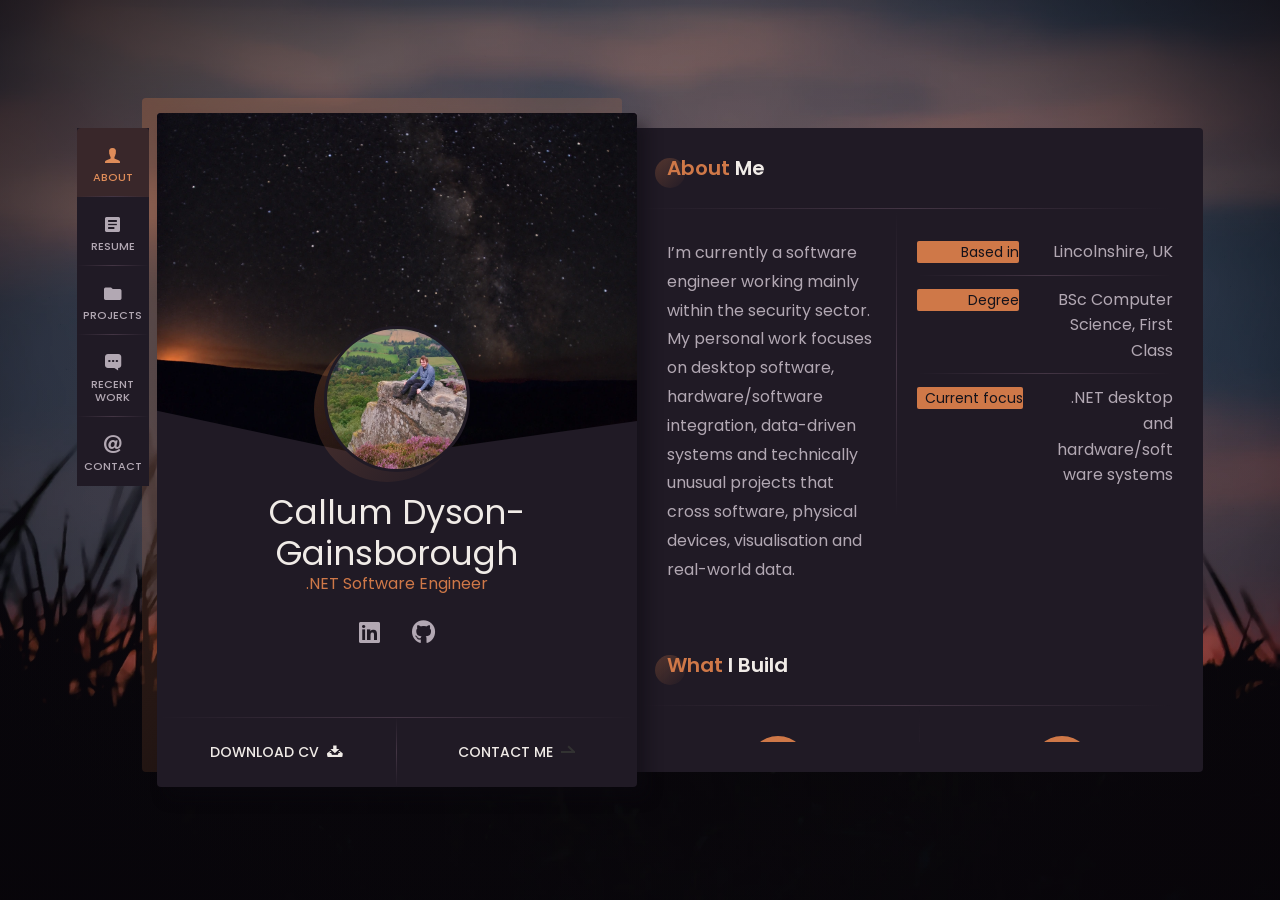
==== commit e70a2c04: "Update Site QOL Added New icon Added canonical URL metadata. Added Open Graph metadata Added Twitter" ====
--- a/index.html
+++ b/index.html
@@ -3,11 +3,28 @@
 <head>
 	<meta charset="UTF-8" />
 	<meta http-equiv="X-UA-Compatible" content="IE=edge" />
-	<title>Callum Dyson-Gainsborough | Software Developer</title>
+	<title>Callum Dyson-Gainsborough | .NET Software Engineer</title>
 	<meta name="viewport" content="width=device-width, initial-scale=1" />
-	<meta name="description" content="Portfolio of Callum Dyson-Gainsborough, a UK software developer working across .NET desktop software, hardware integration and data-driven systems." />
-	<meta name="keywords" content="Callum Dyson-Gainsborough, software developer, C#, .NET, Python, Avalonia, Raspberry Pi, portfolio, UK" />
+	<meta name="description" content="Portfolio of Callum Dyson-Gainsborough, a .NET software engineer in Lincolnshire, UK, working across desktop software, hardware integration and data-driven systems." />
+	<meta name="keywords" content="Callum Dyson-Gainsborough, .NET software engineer, C#, .NET, WPF, Avalonia, Python, C++, Raspberry Pi, portfolio, Lincolnshire, UK" />
 	<meta name="author" content="Callum Dyson-Gainsborough" />
+	<meta name="theme-color" content="#14121a" />
+	<link rel="canonical" href="https://callyyllac.github.io/" />
+
+	<meta property="og:type" content="website" />
+	<meta property="og:site_name" content="Callum Dyson-Gainsborough" />
+	<meta property="og:url" content="https://callyyllac.github.io/" />
+	<meta property="og:title" content="Callum Dyson-Gainsborough | .NET Software Engineer" />
+	<meta property="og:description" content=".NET software engineer building desktop applications, hardware-integrated systems and data-driven tools." />
+	<meta property="og:image" content="https://callyyllac.github.io/images/social-preview.png" />
+	<meta property="og:image:width" content="1200" />
+	<meta property="og:image:height" content="630" />
+	<meta property="og:image:alt" content="Callum Dyson-Gainsborough portfolio mark and .NET Software Engineer title" />
+
+	<meta name="twitter:card" content="summary_large_image" />
+	<meta name="twitter:title" content="Callum Dyson-Gainsborough | .NET Software Engineer" />
+	<meta name="twitter:description" content=".NET software engineer building desktop applications, hardware-integrated systems and data-driven tools." />
+	<meta name="twitter:image" content="https://callyyllac.github.io/images/social-preview.png" />
 	<link rel="preload" href="images/background-sunset.webp" as="image" type="image/webp" />
 
 	<link href="https://fonts.googleapis.com/css?family=Poppins:100,100i,200,200i,300,300i,400,400i,500,500i,600,600i,700,700i,800,800i,900,900i" rel="stylesheet" />
@@ -77,7 +94,7 @@
 						<a target="_blank" rel="noopener noreferrer" href="https://github.com/CallyyllaC/" aria-label="Callum on GitHub"><span class="fab fa-github" aria-hidden="true"></span></a>
 					</div>
 					<div class="lnks">
-						<a href="files/CV_Callum%20Dyson-Gainsborough.pdf" download class="lnk" aria-label="Download Callum Dyson-Gainsborough's CV as a PDF">
+						<a href="files/Callum-Dyson-Gainsborough-CV.pdf" download class="lnk" aria-label="Download Callum Dyson-Gainsborough's CV as a PDF">
 							<span class="text">Download CV</span><span class="ion ion-archive" aria-hidden="true"></span>
 						</a>
 						<a href="#contacts-card" class="lnk discover"><span class="text">Contact Me</span><span class="arrow" aria-hidden="true"></span></a>
@@ -98,7 +115,7 @@
 							<div class="col col-d-5 col-t-5 col-m-12 border-line-v">
 								<div class="info-list">
 									<ul>
-										<li><strong>Based in</strong> United Kingdom</li>
+										<li><strong>Based in</strong> Lincolnshire, UK</li>
 										<li><strong>Degree</strong> BSc Computer Science, First Class</li>
 										<li><strong>Current focus</strong> .NET desktop and hardware/software systems</li>
 									</ul>
@@ -153,10 +170,10 @@
 					<div class="content skills skills-current">
 						<h2 class="title">Technical Skills</h2>
 						<div class="skills-groups">
-							<section class="skill-group"><h3><span class="ion ion-star" aria-hidden="true"></span> Primary</h3><ul><li>C#</li><li>.NET</li><li>Python</li><li>SVN</li><li>Linux</li><li>Windows</li></ul></section>
-							<section class="skill-group"><h3><span class="ion ion-monitor" aria-hidden="true"></span> Desktop / UI</h3><ul><li>Avalonia</li><li>Desktop application architecture</li><li>plugin-based modular systems</li></ul></section>
-							<section class="skill-group"><h3><span class="ion ion-settings" aria-hidden="true"></span> Systems / Hardware</h3><ul><li>Raspberry Pi</li><li>Hardware integration</li><li>Telemetry</li><li>GPIO and device integration</li></ul></section>
-							<section class="skill-group"><h3><span class="ion ion-code" aria-hidden="true"></span> Supporting</h3><ul><li>JavaScript</li><li>HTML / CSS</li><li>SQL</li><li>APIs</li><li>Data processing</li><li>C++</li></ul></section>
+							<section class="skill-group"><h3><span class="ion ion-star" aria-hidden="true"></span> Core Engineering</h3><ul><li>C#</li><li>.NET / .NET Framework</li><li>WPF / Avalonia</li><li>Python</li><li>C++</li></ul></section>
+							<section class="skill-group"><h3><span class="ion ion-monitor" aria-hidden="true"></span> Desktop / UI</h3><ul><li>WPF</li><li>Avalonia</li><li>WinForms</li><li>Desktop application architecture</li><li>plugin-based modular systems</li></ul></section>
+							<section class="skill-group"><h3><span class="ion ion-settings" aria-hidden="true"></span> Systems / Hardware</h3><ul><li>Raspberry Pi</li><li>Hardware integration</li><li>Telemetry</li><li>GPIO / I2C / serial devices</li><li>Windows / Linux</li></ul></section>
+							<section class="skill-group"><h3><span class="ion ion-code" aria-hidden="true"></span> Data / Tooling</h3><ul><li>SQL / SQL Server</li><li>APIs and data processing</li><li>HTML / CSS / JavaScript</li><li>GitHub / SVN</li><li>Automated testing</li></ul></section>
 						</div>
 						<p class="resume-note">The downloadable CV contains the fuller work and education history; this page focuses on skills demonstrated by the projects below.</p>
 					</div>
@@ -178,12 +195,23 @@
 
 						<section class="project-section" data-project-section="featured" aria-labelledby="featured-heading">
 							<div class="project-section-heading"><h3 id="featured-heading">Featured / Current Work</h3><p>Substantial projects under active development or representing recent completed work.</p></div>
-							<div class="project-grid project-grid--featured" id="featured-projects"></div>
+							<div class="project-grid project-grid--featured" id="featured-projects">
+								<!-- prerender:featured:start -->
+								<article class="project-card project-card--featured project-card--flagship" data-project-id="noctaxis" data-project-group="featured"><div class="project-image project-image--placeholder" role="img" aria-label="Placeholder for a future Noctaxis planning interface screenshot"><span class="ion ion-image" aria-hidden="true"></span><strong>Project Image Coming Soon</strong></div><span class="project-kicker">Flagship project</span><div class="project-card__meta"><span class="project-status">IN DEVELOPMENT</span><span class="project-period">Current</span></div><h4>Noctaxis</h4><p>A free astronomy and astrophotography planning application created after identifying a gap between capable but increasingly complex, subscription-led tools and a more accessible planning experience. Built with .NET 10 and Avalonia using freely licensable libraries and public or open datasets where practical, Noctaxis brings celestial planning, camera and lens field-of-view and orientation tools, interactive mapping, weather and saved scouting locations into one cohesive desktop application. Its visibility model accounts for observer elevation, camera height and surrounding terrain, with terrain horizons, environmental data, caching and processing treated as core planning inputs rather than decorative map layers.</p><ul class="project-tags" aria-label="Technologies used"><li>C#</li><li>.NET 10</li><li>Avalonia</li><li>Desktop architecture</li><li>Astronomy calculations</li><li>Camera FOV</li><li>Terrain and visibility</li><li>Weather</li><li>Data caching</li></ul><div class="project-actions"><span class="project-availability"><span class="ion ion-code-working" aria-hidden="true"></span>In active development</span></div></article>
+								<article class="project-card project-card--featured" data-project-id="ember-deck" data-project-group="featured"><div class="project-image project-image--contain"><img src="images/projects/ember-deck.jpg" alt="The restored Ember Deck Hitachi media console with waveform visualisation on its built-in display" width="1800" height="680" loading="lazy"></div><div class="project-card__meta"><span class="project-status">V1 COMPLETE</span><span class="project-period">Paused after V1</span></div><h4>The Ember Deck</h4><p>An end-to-end physical-computing project that restores a vintage Hitachi TV, radio and cassette unit as a Raspberry Pi 5 media console while retaining original controls where practical. Custom Linux and Python software uses supervised worker processes and shared state to monitor health, restart unhealthy workers, coordinate Plexamp, Bluetooth and MPRIS playback, centralise hardware ownership, and drive multiple displays, analogue and digital indicators and RGBW audio visualisation. The build also spans low-voltage power distribution, fused branches, voltage conversion, GPIO, I2C, ADC and LED peripherals, and custom audio hardware.</p><ul class="project-tags" aria-label="Technologies used"><li>Python</li><li>Raspberry Pi 5</li><li>Linux</li><li>Supervised processes</li><li>Electronics</li><li>GPIO / I2C</li><li>Media integration</li><li>Audio visualisation</li><li>Physical computing</li></ul><div class="project-actions"><a class="project-action" href="https://github.com/CallyyllaC/The-Ember-Deck" target="_blank" rel="noopener noreferrer" aria-label="View The Ember Deck source on GitHub">Source<span class="ion ion-arrow-up-c" aria-hidden="true"></span></a></div></article>
+								<article class="project-card project-card--featured" data-project-id="desktop-shrine" data-project-group="featured"><div class="project-image project-image--focus-right"><img src="images/projects/desktop-shrine.webp" alt="Desktop Shrine hardware telemetry rendered on a GOverlay display beside ambient lighting" width="1800" height="613" loading="lazy"></div><div class="project-card__meta"><span class="project-status">ACTIVE</span><span class="project-period">Current</span></div><h4>Desktop Shrine</h4><p>A modular .NET 10 Windows desktop runtime that turns media, audio and hardware activity into configurable ambient output. Its plugin architecture integrates Windows media and Steam, desktop audio analysis, CPU and GPU telemetry, artwork colour extraction and priority-based routing to GOverlay LCD and BlinkStick RGBW devices. The project also covers installer and release engineering for a deployable desktop product.</p><ul class="project-tags" aria-label="Technologies used"><li>C#</li><li>.NET 10</li><li>Windows</li><li>Plugin architecture</li><li>Media integration</li><li>Audio analysis</li><li>Hardware telemetry</li><li>GOverlay</li><li>BlinkStick</li></ul><div class="project-actions"><a class="project-action" href="https://github.com/CallyyllaC/Desktop-Shrine" target="_blank" rel="noopener noreferrer" aria-label="View Desktop Shrine source on GitHub">Source<span class="ion ion-arrow-up-c" aria-hidden="true"></span></a><a class="project-action" href="https://github.com/CallyyllaC/Desktop-Shrine/releases" target="_blank" rel="noopener noreferrer" aria-label="View Desktop Shrine releases and downloads">Releases / Download<span class="ion ion-arrow-up-c" aria-hidden="true"></span></a></div></article>
+								<!-- prerender:featured:end -->
+							</div>
 						</section>
 
 						<section class="project-section" data-project-section="selected" aria-labelledby="selected-heading">
 							<div class="project-section-heading"><h3 id="selected-heading">Selected Earlier Work</h3><p>Older work that still demonstrates useful technical depth or project history.</p></div>
-							<div class="project-grid project-grid--selected" id="selected-projects"></div>
+							<div class="project-grid project-grid--selected" id="selected-projects">
+								<!-- prerender:selected:start -->
+								<article class="project-card project-card--selected project-card--prominent" data-project-id="leapmotion-telemanipulation" data-project-group="selected"><div class="project-image"><img src="images/projects/leap-motion-telemanipulation.webp" alt="RViz telemanipulation demo showing tracked hands and a simulated Franka Panda robot arm" width="1600" height="900" loading="lazy"></div><div class="project-card__meta"><span class="project-status">DISSERTATION</span><span class="project-period">2020</span></div><h4>Leap Motion Telemanipulation</h4><p>A robotics telemanipulation system completed as third-year and dissertation work, using single- and dual-Leap-Motion hand tracking to control a simulated Franka Panda arm through ROS, MoveIt and custom C++ and Python nodes and messages. It translated gestures and tracked hand coordinates into constrained robot-workspace movement and gripper control. Because the available Linux Leap Motion support was obsolete and problematic, the input and Ubuntu/ROS environments were separated through a networked-systems workaround rather than abandoning the intended architecture.</p><ul class="project-tags" aria-label="Technologies used"><li>C++</li><li>Python</li><li>Ubuntu</li><li>ROS</li><li>MoveIt</li><li>Leap Motion</li><li>Coordinate transforms</li><li>Networked systems</li></ul><div class="project-actions"><a class="project-action" href="https://github.com/CallyyllaC/LeapMotion-Telemanipulation" target="_blank" rel="noopener noreferrer" aria-label="View Leap Motion Telemanipulation source on GitHub">Source<span class="ion ion-arrow-up-c" aria-hidden="true"></span></a></div></article>
+								<article class="project-card project-card--selected" data-project-id="endless-modding" data-project-group="selected"><div class="project-image project-image--contain"><img src="images/projects/endless-modding.webp" alt="EndlessModding blue space artwork and logo" width="1080" height="1080" loading="lazy"></div><div class="project-card__meta"><span class="project-status">EARLIER WORK</span><span class="project-period">2019–2023</span></div><h4>EndlessModding</h4><p>An early post-graduate C# desktop project that reworked and expanded the original Endless Space 2 hero designer into a broader toolset for creating and managing custom game content. It was an important step in learning desktop-development techniques later used professionally.</p><ul class="project-tags" aria-label="Technologies used"><li>C#</li><li>.NET</li><li>Desktop UI</li><li>Game modding</li></ul><div class="project-actions"><a class="project-action" href="https://github.com/CallyyllaC/EndlessModding" target="_blank" rel="noopener noreferrer" aria-label="View EndlessModding source on GitHub">Source<span class="ion ion-arrow-up-c" aria-hidden="true"></span></a></div></article>
+								<!-- prerender:selected:end -->
+							</div>
 						</section>
 
 						<section class="project-section project-section--archive" data-project-section="archive" aria-labelledby="archive-heading">
@@ -203,7 +231,14 @@
 					<div class="content recent-work">
 						<h2 class="title" id="recent-work-heading">Recent Work</h2>
 						<p class="timeline-intro">Curated monthly development snapshots, compacted into broader summaries as the timeline matures.</p>
-						<ol class="recent-work-timeline" id="recent-work-timeline" aria-label="Recent development highlights"></ol>
+						<ol class="recent-work-timeline" id="recent-work-timeline" aria-label="Recent development highlights">
+							<!-- prerender:recent-work:start -->
+							<li class="recent-work-entry recent-work-entry--month" data-recent-work-id="2026-08"><div class="recent-work-marker" aria-hidden="true"></div><article class="recent-work-card" data-project-ids="desktop-shrine noctaxis"><header class="recent-work-entry__header"><h3 class="recent-work-period"><time datetime="2026-08">August 2026</time></h3><span class="recent-work-kind">Monthly snapshot</span></header><ul class="recent-work-points"><li>Reached the Desktop Shrine 2.0 Alpha milestone with revised lighting controls, live configuration and a new desktop settings and Quick Access experience.</li><li>Advanced Noctaxis camera field-of-view planning and terrain-aware visibility, with environmental overlays and clearer planner feedback.</li><li>Refreshed this portfolio, the GitHub profile and project documentation with clearer project curation, local imagery and updated public context.</li></ul><ul class="recent-work-links" aria-label="Related links for August 2026"><li><a href="https://github.com/CallyyllaC/Desktop-Shrine" target="_blank" rel="noopener noreferrer">Desktop Shrine source<span class="ion ion-arrow-up-c" aria-hidden="true"></span></a></li><li><a href="https://github.com/CallyyllaC/CallyyllaC.github.io" target="_blank" rel="noopener noreferrer">Portfolio source<span class="ion ion-arrow-up-c" aria-hidden="true"></span></a></li></ul></article></li>
+							<li class="recent-work-entry recent-work-entry--month" data-recent-work-id="2026-07"><div class="recent-work-marker" aria-hidden="true"></div><article class="recent-work-card" data-project-ids="ember-deck desktop-shrine"><header class="recent-work-entry__header"><h3 class="recent-work-period"><time datetime="2026-07">July 2026</time></h3><span class="recent-work-kind">Monthly snapshot</span></header><ul class="recent-work-points"><li>Completed The Ember Deck V1 after roughly nine months of hardware and software work, finishing the restored media console, physical controls, dual displays, 2.1 audio system and serviceable internal wiring.</li><li>Refined its playback routing, process supervision, status indicators and album-art-driven RGBW visualisation into a coherent finished system.</li><li>Began Fox Shrine, an ambient Windows display and lighting experiment that evolved into Desktop Shrine.</li></ul><ul class="recent-work-links" aria-label="Related links for July 2026"><li><a href="https://github.com/CallyyllaC/The-Ember-Deck" target="_blank" rel="noopener noreferrer">The Ember Deck source<span class="ion ion-arrow-up-c" aria-hidden="true"></span></a></li><li><a href="https://github.com/CallyyllaC/Desktop-Shrine" target="_blank" rel="noopener noreferrer">Desktop Shrine source<span class="ion ion-arrow-up-c" aria-hidden="true"></span></a></li></ul></article></li>
+							<li class="recent-work-entry recent-work-entry--half-year" data-recent-work-id="2026-h1"><div class="recent-work-marker" aria-hidden="true"></div><article class="recent-work-card" data-project-ids="ember-deck"><header class="recent-work-entry__header"><h3 class="recent-work-period"><time datetime="2026-06-30">Early 2026</time></h3><span class="recent-work-kind">Half-year summary</span></header><ul class="recent-work-points"><li>Reworked The Ember Deck from a working Raspberry Pi media prototype into a modular system with supervised worker processes, shared state, health monitoring and automatic recovery.</li><li>Developed its multi-display interface, playback routing, physical-control integration and diagnostics around media metadata, lyrics, system state, audio visualisation and process heartbeats.</li><li>Built a Raspberry Pi car telemetry prototype around OBD data and a connected dashboard display, moving from Bluetooth experimentation to a wired USB adapter for more dependable long-term logging.</li><li>Prototyped a compact Pi Zero 2 dashboard enclosure and mounting arrangement, iterating after the first resin case proved too deep, cracked and too heavy when fitted with a Pi 3.</li><li>Defined a conservative in-car power and cabling approach using an existing 12 V USB supply, separate from the dashcam, with the eventual aim of integrating a cloned Diagbox interface.</li></ul><ul class="recent-work-links" aria-label="Related links for Early 2026"><li><a href="https://github.com/CallyyllaC/The-Ember-Deck" target="_blank" rel="noopener noreferrer">The Ember Deck source<span class="ion ion-arrow-up-c" aria-hidden="true"></span></a></li></ul></article></li>
+							<li class="recent-work-entry recent-work-entry--year" data-recent-work-id="2025"><div class="recent-work-marker" aria-hidden="true"></div><article class="recent-work-card" data-project-ids="ember-deck"><header class="recent-work-entry__header"><h3 class="recent-work-period"><time datetime="2025">2025</time></h3><span class="recent-work-kind">Annual summary</span></header><ul class="recent-work-points"><li>Started The Ember Deck by restoring a vintage Hitachi TV, radio and cassette unit around a Raspberry Pi 5, establishing headless Plexamp playback, Bluetooth audio, a USB DAC and the first hardware prototype.</li><li>Expanded the build toward physical controls and an RGBW audio visualiser while documenting the restoration, Linux setup and electronics as a practical build log.</li><li>Built a searchable Google Sheets and Apps Script serial-number lookup for a friend&#039;s historical collecting website, turning a structured archive into a simple public-facing research tool.</li></ul><ul class="recent-work-links" aria-label="Related links for 2025"><li><a href="https://github.com/CallyyllaC/The-Ember-Deck" target="_blank" rel="noopener noreferrer">The Ember Deck source<span class="ion ion-arrow-up-c" aria-hidden="true"></span></a></li></ul></article></li>
+							<!-- prerender:recent-work:end -->
+						</ol>
 					</div>
 				</div>
 			</section>
@@ -219,6 +254,7 @@
 										<li><strong>Location</strong> Lincolnshire, UK</li>
 										<li><strong>LinkedIn</strong> <a href="https://www.linkedin.com/in/callum-d-03168515b/">Message me on LinkedIn</a></li>
 										<li><strong>GitHub</strong> <a href="https://github.com/CallyyllaC/">github.com/CallyyllaC</a></li>
+										<li><strong>Personal site</strong> <a href="https://awoo.ltd/" target="_blank" rel="noopener noreferrer">awoo.ltd</a></li>
 									</ul>
 								</div>
 							</div>
